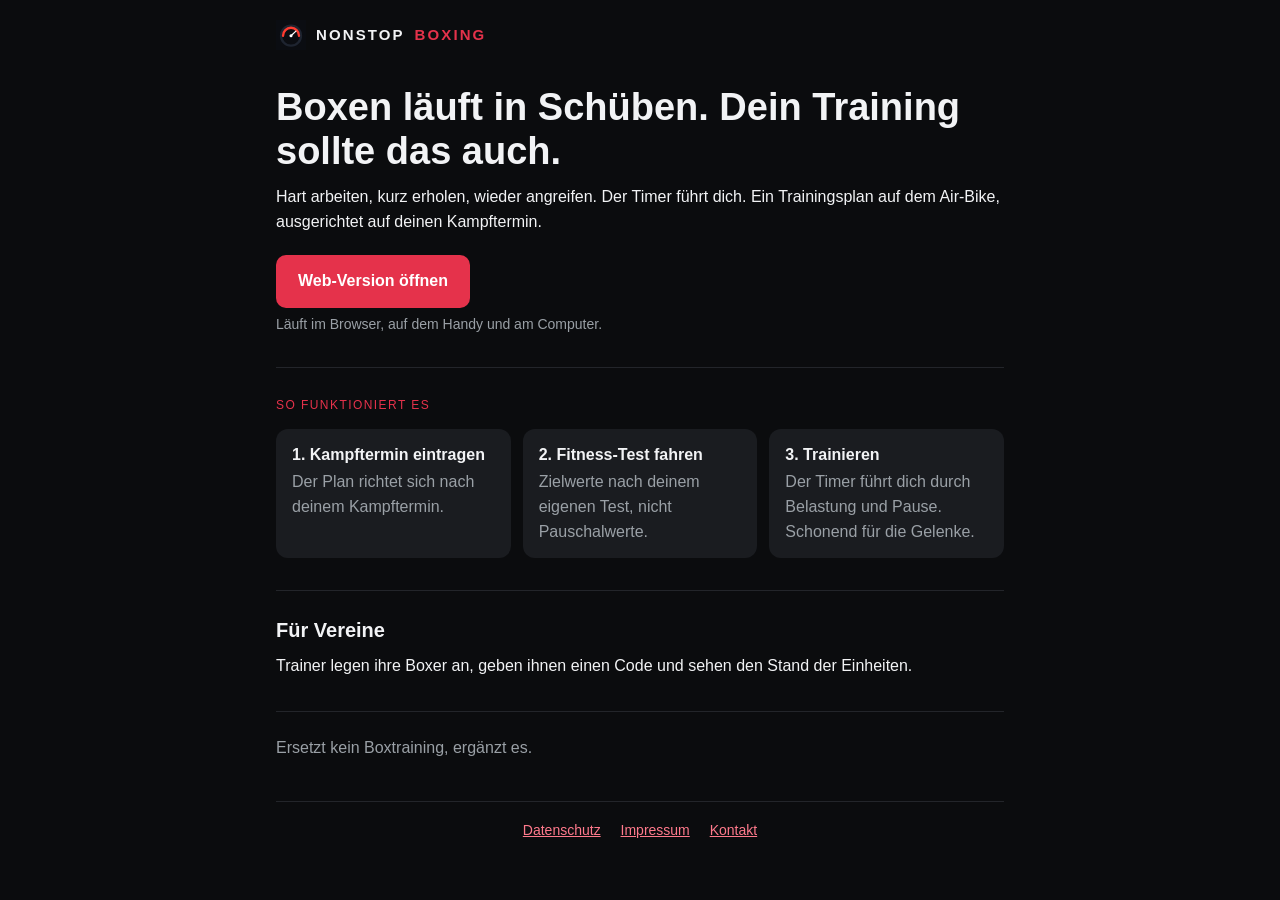
==== index.html @ deb0a8b1 "Info-Seite: Start, Impressum, Datenschutz Co-Authored-By: Claude Sonnet 5.5 <noreply@anthropic.com>" ====
<!doctype html>
<html lang="de">
<head>
  <meta charset="utf-8">
  <meta name="viewport" content="width=device-width, initial-scale=1">
  <title>Nonstop Boxing – Trainingsplan für das Air-Bike</title>
  <meta name="description" content="Trainingsplan auf dem Air-Bike, ausgerichtet auf deinen Kampftermin. Mit Fitness-Test und Timer.">
  <link rel="icon" href="icon.svg" type="image/svg+xml">
  <link rel="stylesheet" href="stil.css">
</head>
<body>
  <div class="wrap">
    <div class="brand"><img src="icon.svg" alt="" width="30" height="30"> Nonstop <b>Boxing</b></div>

    <h1>Boxen läuft in Schüben. Dein Training sollte das auch.</h1>
    <p>Hart arbeiten, kurz erholen, wieder angreifen. Der Timer führt dich. Ein Trainingsplan auf dem Air-Bike, ausgerichtet auf deinen Kampftermin.</p>
    <a class="btn" href="https://aozcorap.github.io/airbike/">Web-Version öffnen</a>
    <p class="muted small">Läuft im Browser, auf dem Handy und am Computer.</p>

    <section>
      <span class="kicker">So funktioniert es</span>
      <ol class="steps">
        <li><b>1. Kampftermin eintragen</b><span class="muted">Der Plan richtet sich nach deinem Kampftermin.</span></li>
        <li><b>2. Fitness-Test fahren</b><span class="muted">Zielwerte nach deinem eigenen Test, nicht Pauschalwerte.</span></li>
        <li><b>3. Trainieren</b><span class="muted">Der Timer führt dich durch Belastung und Pause. Schonend für die Gelenke.</span></li>
      </ol>
    </section>

    <section>
      <h2>Für Vereine</h2>
      <p>Trainer legen ihre Boxer an, geben ihnen einen Code und sehen den Stand der Einheiten.</p>
    </section>

    <section>
      <p class="muted">Ersetzt kein Boxtraining, ergänzt es.</p>
    </section>

    <footer>
      <a href="datenschutz.html">Datenschutz</a>
      <a href="impressum.html">Impressum</a>
      <a href="mailto:support@nonstop-boxing.de">Kontakt</a>
    </footer>
  </div>
</body>
</html>
---- stil.css ----
:root { --bg: #0b0c0e; --card: #1a1c20; --line: #23252a; --text: #f2f3f5; --muted: #9aa0a6; --accent: #e5324b; }
* { box-sizing: border-box; }
html { -webkit-text-size-adjust: 100%; }
body { margin: 0; background: var(--bg); color: var(--text); font: 16px/1.55 -apple-system, BlinkMacSystemFont, "Segoe UI", Roboto, Helvetica, Arial, sans-serif; }
.wrap { max-width: 760px; margin: 0 auto; padding: 20px 16px 40px; }
.brand { display: flex; align-items: center; gap: 10px; font-weight: 700; letter-spacing: .14em; text-transform: uppercase; font-size: 15px; }
.brand img { width: 30px; height: 30px; }
.brand b { color: var(--accent); font-weight: 700; }
h1 { font-size: 30px; line-height: 1.15; margin: 36px 0 12px; }
h2 { font-size: 20px; margin: 0 0 8px; }
p { margin: 0 0 12px; }
.muted { color: var(--muted); }
.btn { display: inline-block; background: var(--accent); color: #fff; text-decoration: none; font-weight: 600; padding: 14px 22px; border-radius: 10px; margin: 8px 0 6px; }
.small { font-size: 14px; }
.kicker { font-size: 12px; letter-spacing: .12em; text-transform: uppercase; color: var(--accent); }
section { border-top: 1px solid var(--line); margin-top: 32px; padding-top: 24px; }
.steps { display: grid; gap: 12px; list-style: none; padding: 0; margin: 12px 0 0; }
.steps li { background: var(--card); border-radius: 12px; padding: 14px 16px; }
.steps b { display: block; margin-bottom: 2px; }
@media (min-width: 640px) { .steps { grid-template-columns: repeat(3, 1fr); } h1 { font-size: 38px; } }
footer { border-top: 1px solid var(--line); margin-top: 40px; padding-top: 18px; text-align: center; font-size: 14px; color: var(--muted); }
footer a, a { color: #ff7a8c; }
footer a { margin: 0 8px; }
.back { display: inline-block; margin-top: 24px; }
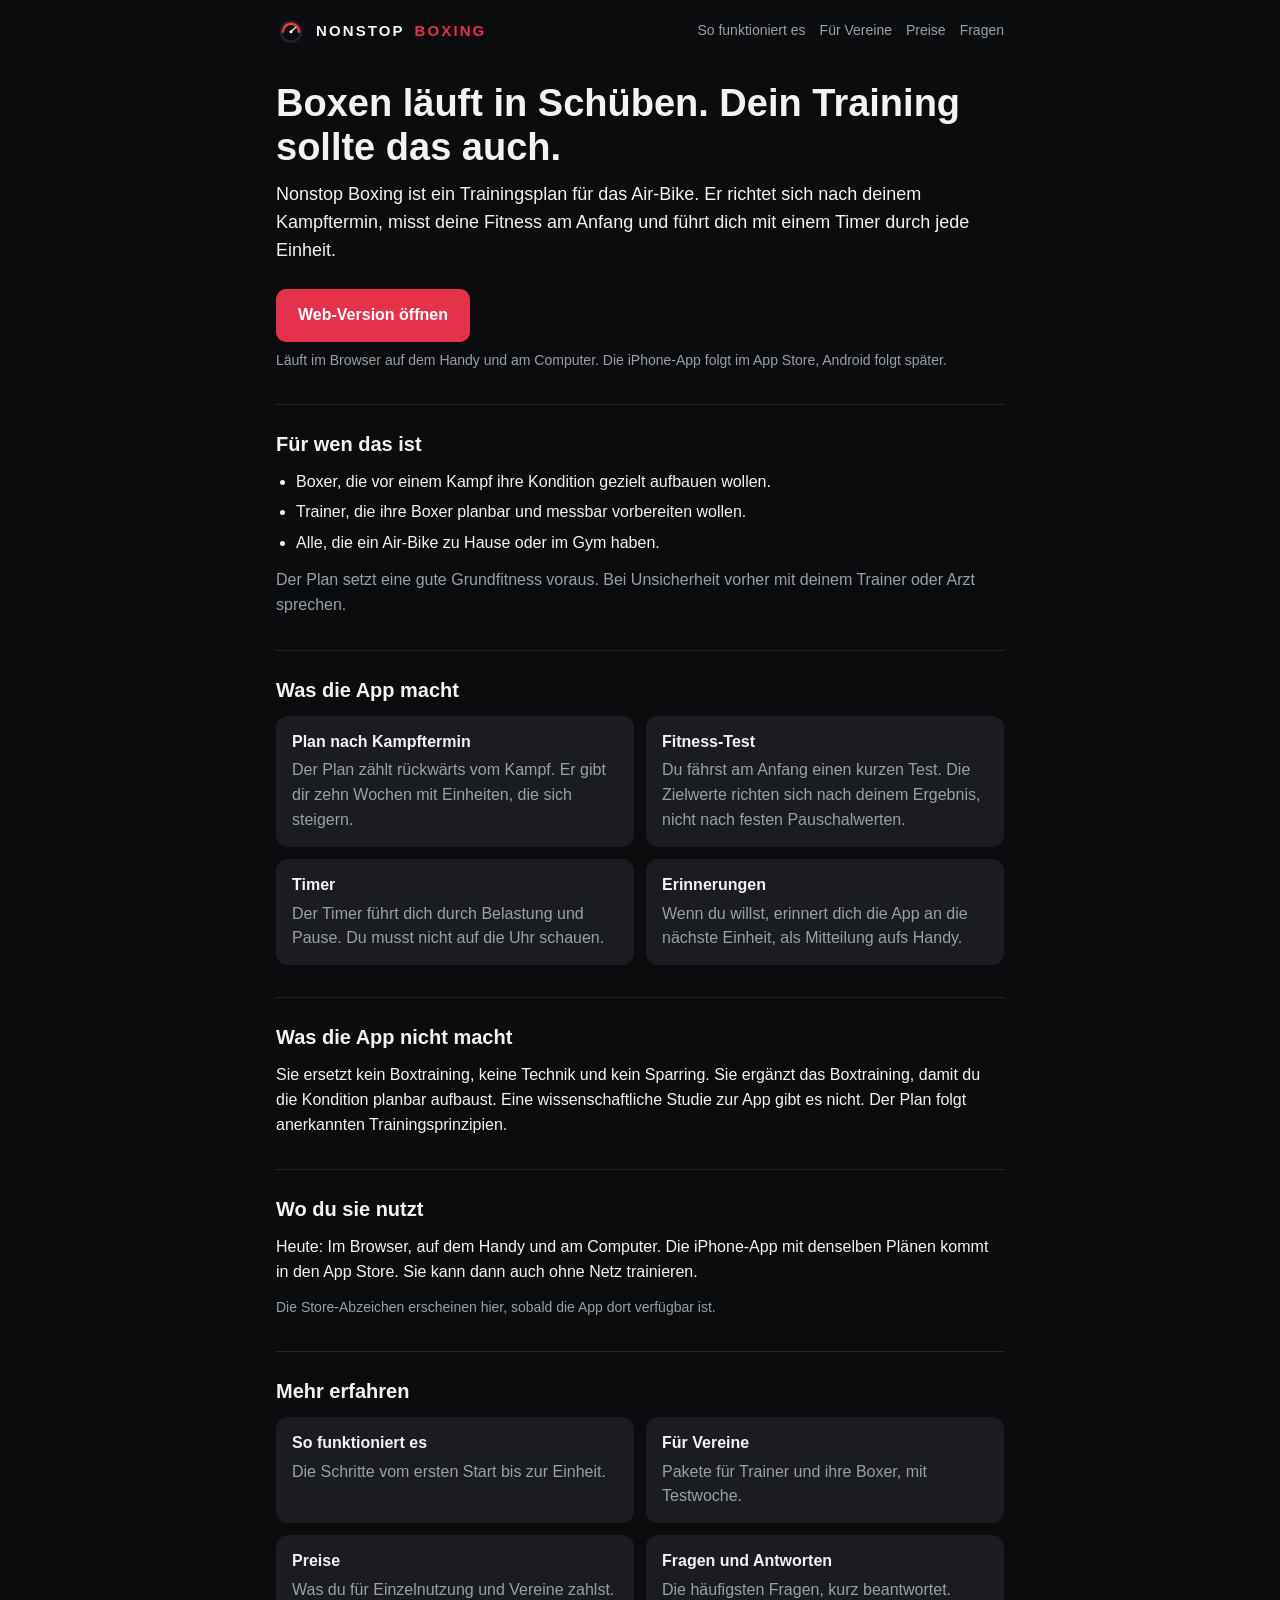
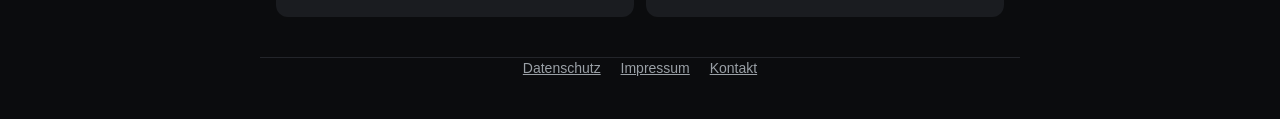
==== commit 0c4f0382: "Info-Seite mit Inhalten: So funktioniert es, Für Vereine, Preise, Fragen Co-Authored-By: Claude Haik" ====
--- a/index.html
+++ b/index.html
@@ -4,42 +4,73 @@
   <meta charset="utf-8">
   <meta name="viewport" content="width=device-width, initial-scale=1">
   <title>Nonstop Boxing – Trainingsplan für das Air-Bike</title>
-  <meta name="description" content="Trainingsplan auf dem Air-Bike, ausgerichtet auf deinen Kampftermin. Mit Fitness-Test und Timer.">
+  <meta name="description" content="Nonstop Boxing: Ein Trainingsplan auf dem Air-Bike, der sich nach deinem Kampftermin richtet. Mit Fitness-Test, Timer und Erinnerungen.">
   <link rel="icon" href="icon.svg" type="image/svg+xml">
   <link rel="stylesheet" href="stil.css">
 </head>
 <body>
-  <div class="wrap">
-    <div class="brand"><img src="icon.svg" alt="" width="30" height="30"> Nonstop <b>Boxing</b></div>
+  <header class="top">
+    <a class="brand" href="index.html"><img src="icon.svg" alt="" width="30" height="30"> Nonstop <b>Boxing</b></a>
+    <nav>
+      <a href="so-funktioniert-es.html">So funktioniert es</a>
+      <a href="fuer-vereine.html">Für Vereine</a>
+      <a href="preise.html">Preise</a>
+      <a href="fragen.html">Fragen</a>
+    </nav>
+  </header>
 
+  <main class="wrap">
     <h1>Boxen läuft in Schüben. Dein Training sollte das auch.</h1>
-    <p>Hart arbeiten, kurz erholen, wieder angreifen. Der Timer führt dich. Ein Trainingsplan auf dem Air-Bike, ausgerichtet auf deinen Kampftermin.</p>
+    <p class="lead">Nonstop Boxing ist ein Trainingsplan für das Air-Bike. Er richtet sich nach deinem Kampftermin, misst deine Fitness am Anfang und führt dich mit einem Timer durch jede Einheit.</p>
     <a class="btn" href="https://aozcorap.github.io/airbike/">Web-Version öffnen</a>
-    <p class="muted small">Läuft im Browser, auf dem Handy und am Computer.</p>
+    <p class="muted small">Läuft im Browser auf dem Handy und am Computer. Die iPhone-App folgt im App Store, Android folgt später.</p>
 
     <section>
-      <span class="kicker">So funktioniert es</span>
-      <ol class="steps">
-        <li><b>1. Kampftermin eintragen</b><span class="muted">Der Plan richtet sich nach deinem Kampftermin.</span></li>
-        <li><b>2. Fitness-Test fahren</b><span class="muted">Zielwerte nach deinem eigenen Test, nicht Pauschalwerte.</span></li>
-        <li><b>3. Trainieren</b><span class="muted">Der Timer führt dich durch Belastung und Pause. Schonend für die Gelenke.</span></li>
-      </ol>
+      <h2>Für wen das ist</h2>
+      <ul class="plain">
+        <li>Boxer, die vor einem Kampf ihre Kondition gezielt aufbauen wollen.</li>
+        <li>Trainer, die ihre Boxer planbar und messbar vorbereiten wollen.</li>
+        <li>Alle, die ein Air-Bike zu Hause oder im Gym haben.</li>
+      </ul>
+      <p class="muted">Der Plan setzt eine gute Grundfitness voraus. Bei Unsicherheit vorher mit deinem Trainer oder Arzt sprechen.</p>
     </section>
 
     <section>
-      <h2>Für Vereine</h2>
-      <p>Trainer legen ihre Boxer an, geben ihnen einen Code und sehen den Stand der Einheiten.</p>
+      <h2>Was die App macht</h2>
+      <div class="cards">
+        <div class="card"><b>Plan nach Kampftermin</b><span class="muted">Der Plan zählt rückwärts vom Kampf. Er gibt dir zehn Wochen mit Einheiten, die sich steigern.</span></div>
+        <div class="card"><b>Fitness-Test</b><span class="muted">Du fährst am Anfang einen kurzen Test. Die Zielwerte richten sich nach deinem Ergebnis, nicht nach festen Pauschalwerten.</span></div>
+        <div class="card"><b>Timer</b><span class="muted">Der Timer führt dich durch Belastung und Pause. Du musst nicht auf die Uhr schauen.</span></div>
+        <div class="card"><b>Erinnerungen</b><span class="muted">Wenn du willst, erinnert dich die App an die nächste Einheit, als Mitteilung aufs Handy.</span></div>
+      </div>
     </section>
 
     <section>
-      <p class="muted">Ersetzt kein Boxtraining, ergänzt es.</p>
+      <h2>Was die App nicht macht</h2>
+      <p>Sie ersetzt kein Boxtraining, keine Technik und kein Sparring. Sie ergänzt das Boxtraining, damit du die Kondition planbar aufbaust. Eine wissenschaftliche Studie zur App gibt es nicht. Der Plan folgt anerkannten Trainingsprinzipien.</p>
     </section>
 
-    <footer>
-      <a href="datenschutz.html">Datenschutz</a>
-      <a href="impressum.html">Impressum</a>
-      <a href="mailto:support@nonstop-boxing.de">Kontakt</a>
-    </footer>
-  </div>
+    <section>
+      <h2>Wo du sie nutzt</h2>
+      <p>Heute: Im Browser, auf dem Handy und am Computer. Die iPhone-App mit denselben Plänen kommt in den App Store. Sie kann dann auch ohne Netz trainieren.</p>
+      <p class="muted small">Die Store-Abzeichen erscheinen hier, sobald die App dort verfügbar ist.</p>
+    </section>
+
+    <section>
+      <h2>Mehr erfahren</h2>
+      <div class="cards">
+        <a class="card link" href="so-funktioniert-es.html"><b>So funktioniert es</b><span class="muted">Die Schritte vom ersten Start bis zur Einheit.</span></a>
+        <a class="card link" href="fuer-vereine.html"><b>Für Vereine</b><span class="muted">Pakete für Trainer und ihre Boxer, mit Testwoche.</span></a>
+        <a class="card link" href="preise.html"><b>Preise</b><span class="muted">Was du für Einzelnutzung und Vereine zahlst.</span></a>
+        <a class="card link" href="fragen.html"><b>Fragen und Antworten</b><span class="muted">Die häufigsten Fragen, kurz beantwortet.</span></a>
+      </div>
+    </section>
+  </main>
+
+  <footer class="wrap">
+    <a href="datenschutz.html">Datenschutz</a>
+    <a href="impressum.html">Impressum</a>
+    <a href="mailto:support@nonstop-boxing.de">Kontakt</a>
+  </footer>
 </body>
 </html>
--- a/stil.css
+++ b/stil.css
@@ -1,24 +1,54 @@
-:root { --bg: #0b0c0e; --card: #1a1c20; --line: #23252a; --text: #f2f3f5; --muted: #9aa0a6; --accent: #e5324b; }
+:root { --bg: #0b0c0e; --card: #1a1c20; --line: #23252a; --text: #f2f3f5; --muted: #9aa0a6; --accent: #e5324b; --link: #ff7a8c; }
 * { box-sizing: border-box; }
 html { -webkit-text-size-adjust: 100%; }
 body { margin: 0; background: var(--bg); color: var(--text); font: 16px/1.55 -apple-system, BlinkMacSystemFont, "Segoe UI", Roboto, Helvetica, Arial, sans-serif; }
-.wrap { max-width: 760px; margin: 0 auto; padding: 20px 16px 40px; }
-.brand { display: flex; align-items: center; gap: 10px; font-weight: 700; letter-spacing: .14em; text-transform: uppercase; font-size: 15px; }
+.wrap { max-width: 760px; margin: 0 auto; padding: 0 16px 40px; }
+main.wrap { padding-top: 8px; }
+a { color: var(--link); }
+p { margin: 0 0 12px; }
+h1 { font-size: 30px; line-height: 1.15; margin: 28px 0 12px; }
+h2 { font-size: 20px; margin: 0 0 10px; }
+.lead { font-size: 18px; }
+.muted { color: var(--muted); }
+.small { font-size: 14px; }
+.btn { display: inline-block; background: var(--accent); color: #fff; text-decoration: none; font-weight: 600; padding: 14px 22px; border-radius: 10px; margin: 12px 0 8px; }
+section { border-top: 1px solid var(--line); margin-top: 32px; padding-top: 24px; }
+
+/* Kopfzeile */
+.top { max-width: 760px; margin: 0 auto; padding: 16px 16px 0; display: flex; flex-wrap: wrap; align-items: center; justify-content: space-between; gap: 8px 16px; }
+.brand { display: flex; align-items: center; gap: 10px; font-weight: 700; letter-spacing: .14em; text-transform: uppercase; font-size: 15px; color: var(--text); text-decoration: none; }
 .brand img { width: 30px; height: 30px; }
 .brand b { color: var(--accent); font-weight: 700; }
-h1 { font-size: 30px; line-height: 1.15; margin: 36px 0 12px; }
-h2 { font-size: 20px; margin: 0 0 8px; }
-p { margin: 0 0 12px; }
-.muted { color: var(--muted); }
-.btn { display: inline-block; background: var(--accent); color: #fff; text-decoration: none; font-weight: 600; padding: 14px 22px; border-radius: 10px; margin: 8px 0 6px; }
-.small { font-size: 14px; }
-.kicker { font-size: 12px; letter-spacing: .12em; text-transform: uppercase; color: var(--accent); }
-section { border-top: 1px solid var(--line); margin-top: 32px; padding-top: 24px; }
+.top nav { display: flex; flex-wrap: wrap; gap: 4px 14px; font-size: 14px; }
+.top nav a { color: var(--muted); text-decoration: none; }
+.top nav a[aria-current="page"] { color: var(--text); border-bottom: 2px solid var(--accent); }
+
+/* Listen und Karten */
+ul.plain { padding-left: 20px; margin: 0 0 12px; }
+ul.plain li { margin-bottom: 6px; }
+.cards { display: grid; gap: 12px; }
+.card { display: block; background: var(--card); border-radius: 12px; padding: 14px 16px; color: var(--text); text-decoration: none; }
+.card b { display: block; margin-bottom: 4px; }
+a.card.link:hover { outline: 1px solid var(--accent); }
 .steps { display: grid; gap: 12px; list-style: none; padding: 0; margin: 12px 0 0; }
 .steps li { background: var(--card); border-radius: 12px; padding: 14px 16px; }
 .steps b { display: block; margin-bottom: 2px; }
-@media (min-width: 640px) { .steps { grid-template-columns: repeat(3, 1fr); } h1 { font-size: 38px; } }
+
+/* Tabelle */
+table { width: 100%; border-collapse: collapse; margin: 8px 0 16px; }
+th, td { text-align: left; padding: 10px 8px; border-bottom: 1px solid var(--line); }
+th { color: var(--muted); font-weight: 600; font-size: 14px; }
+
+/* Fragen */
+details { background: var(--card); border-radius: 12px; padding: 12px 16px; margin-bottom: 10px; }
+summary { font-weight: 600; cursor: pointer; }
+details p { margin: 10px 0 2px; }
+
 footer { border-top: 1px solid var(--line); margin-top: 40px; padding-top: 18px; text-align: center; font-size: 14px; color: var(--muted); }
-footer a, a { color: #ff7a8c; }
-footer a { margin: 0 8px; }
-.back { display: inline-block; margin-top: 24px; }
+footer a { margin: 0 8px; color: var(--muted); }
+
+@media (min-width: 640px) {
+  h1 { font-size: 38px; }
+  .cards { grid-template-columns: repeat(2, 1fr); }
+  .steps { grid-template-columns: repeat(2, 1fr); }
+}
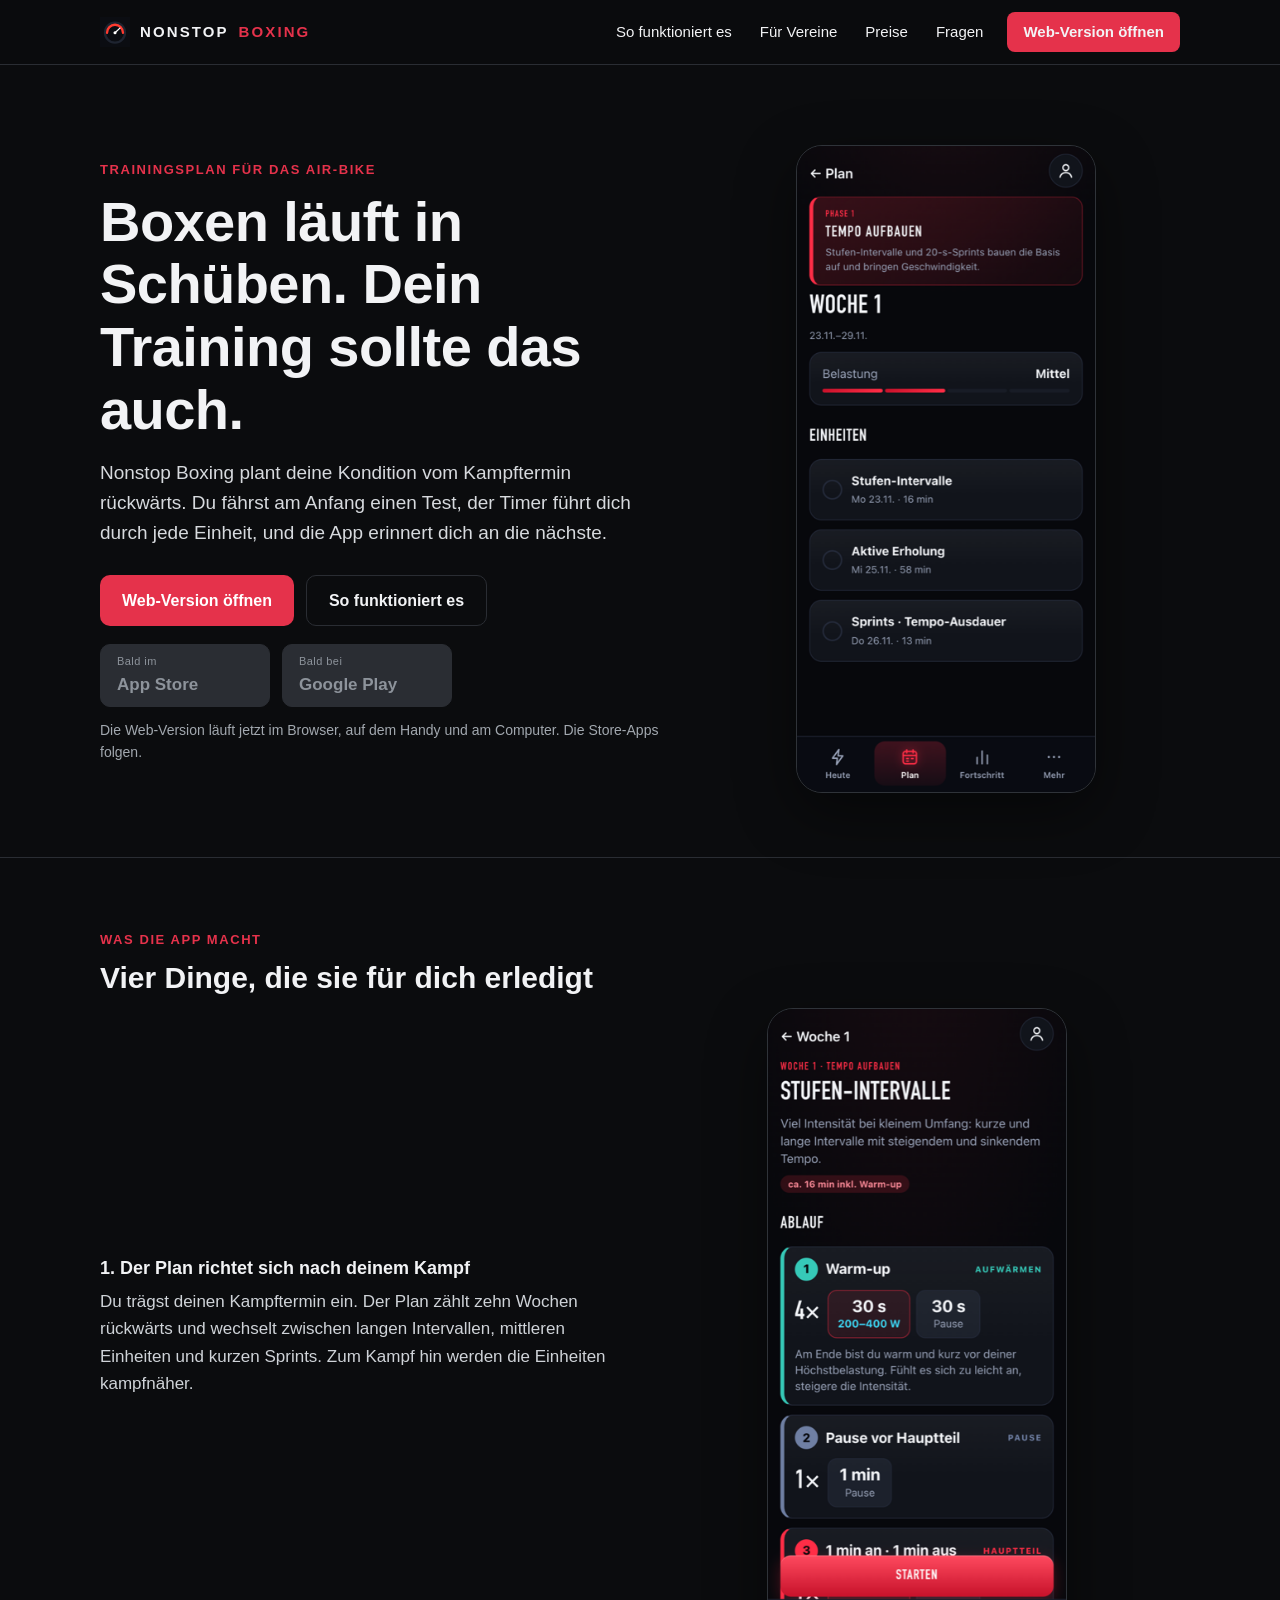
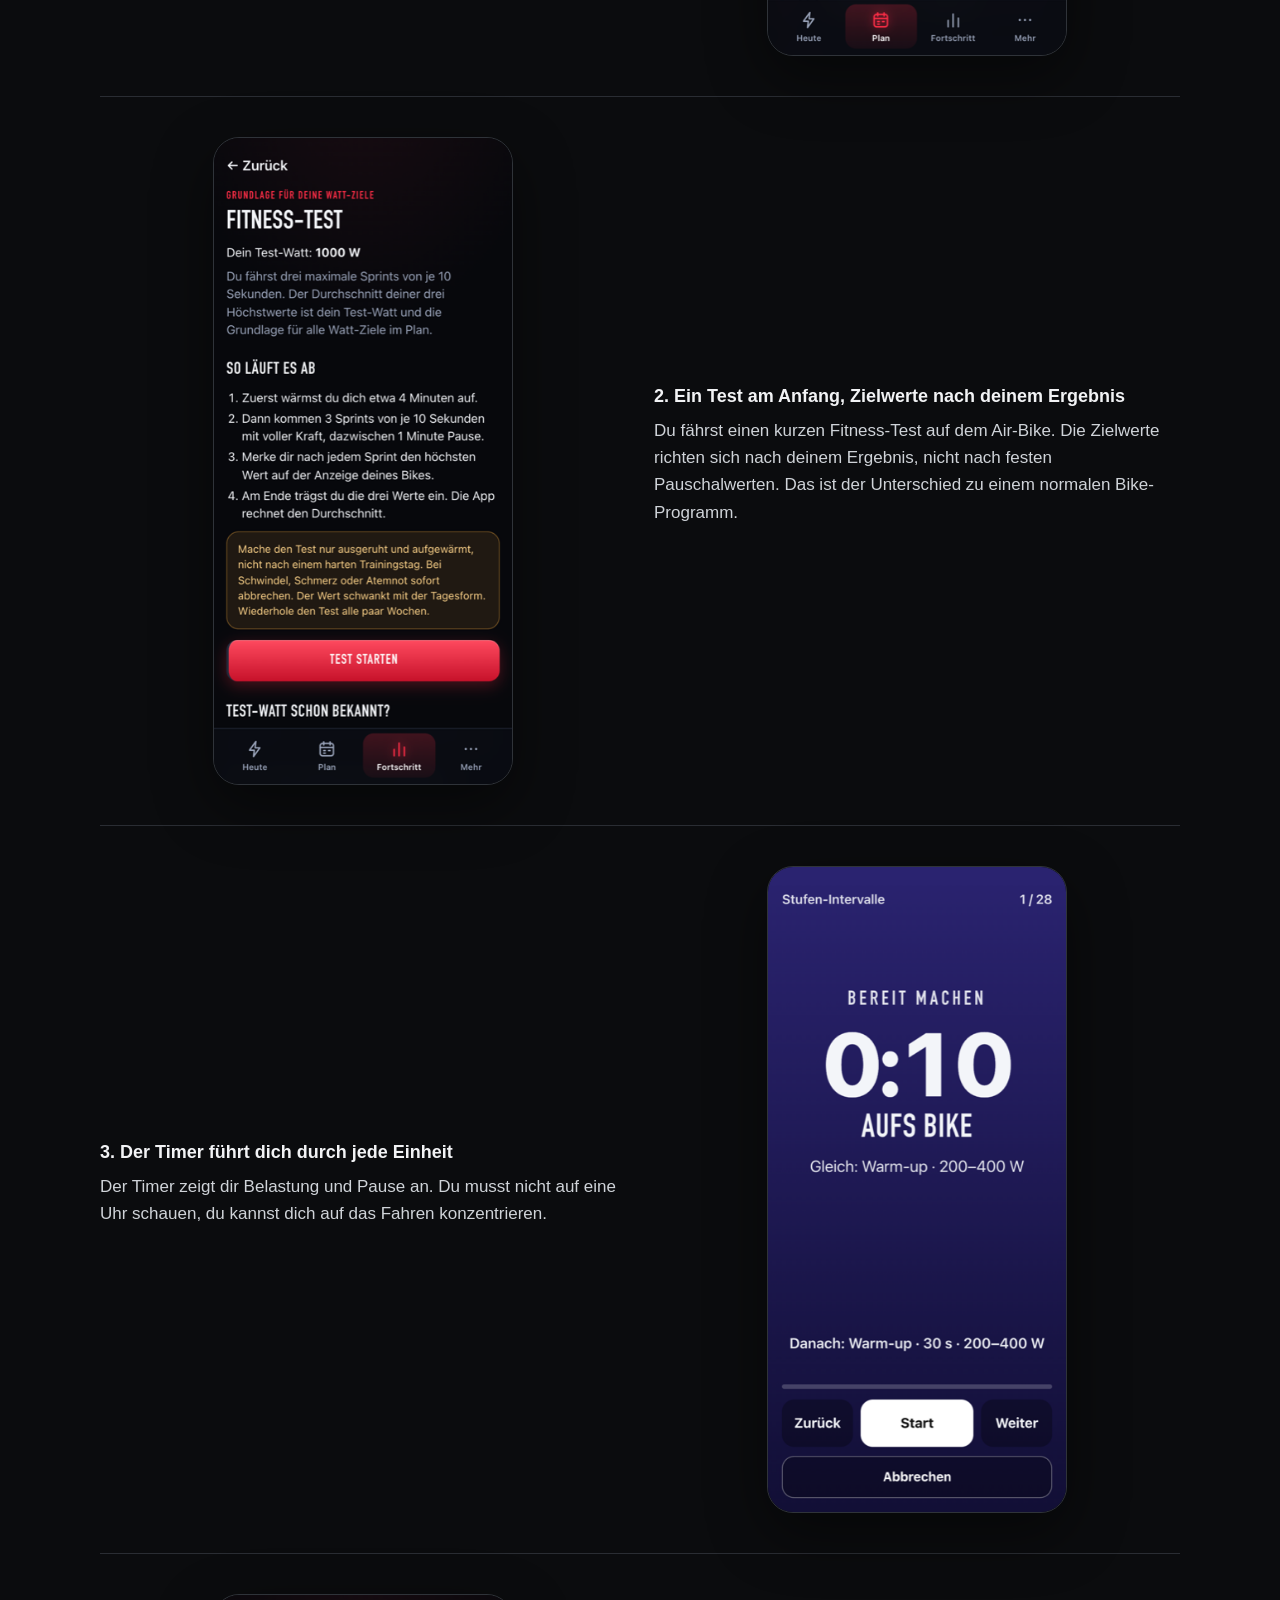
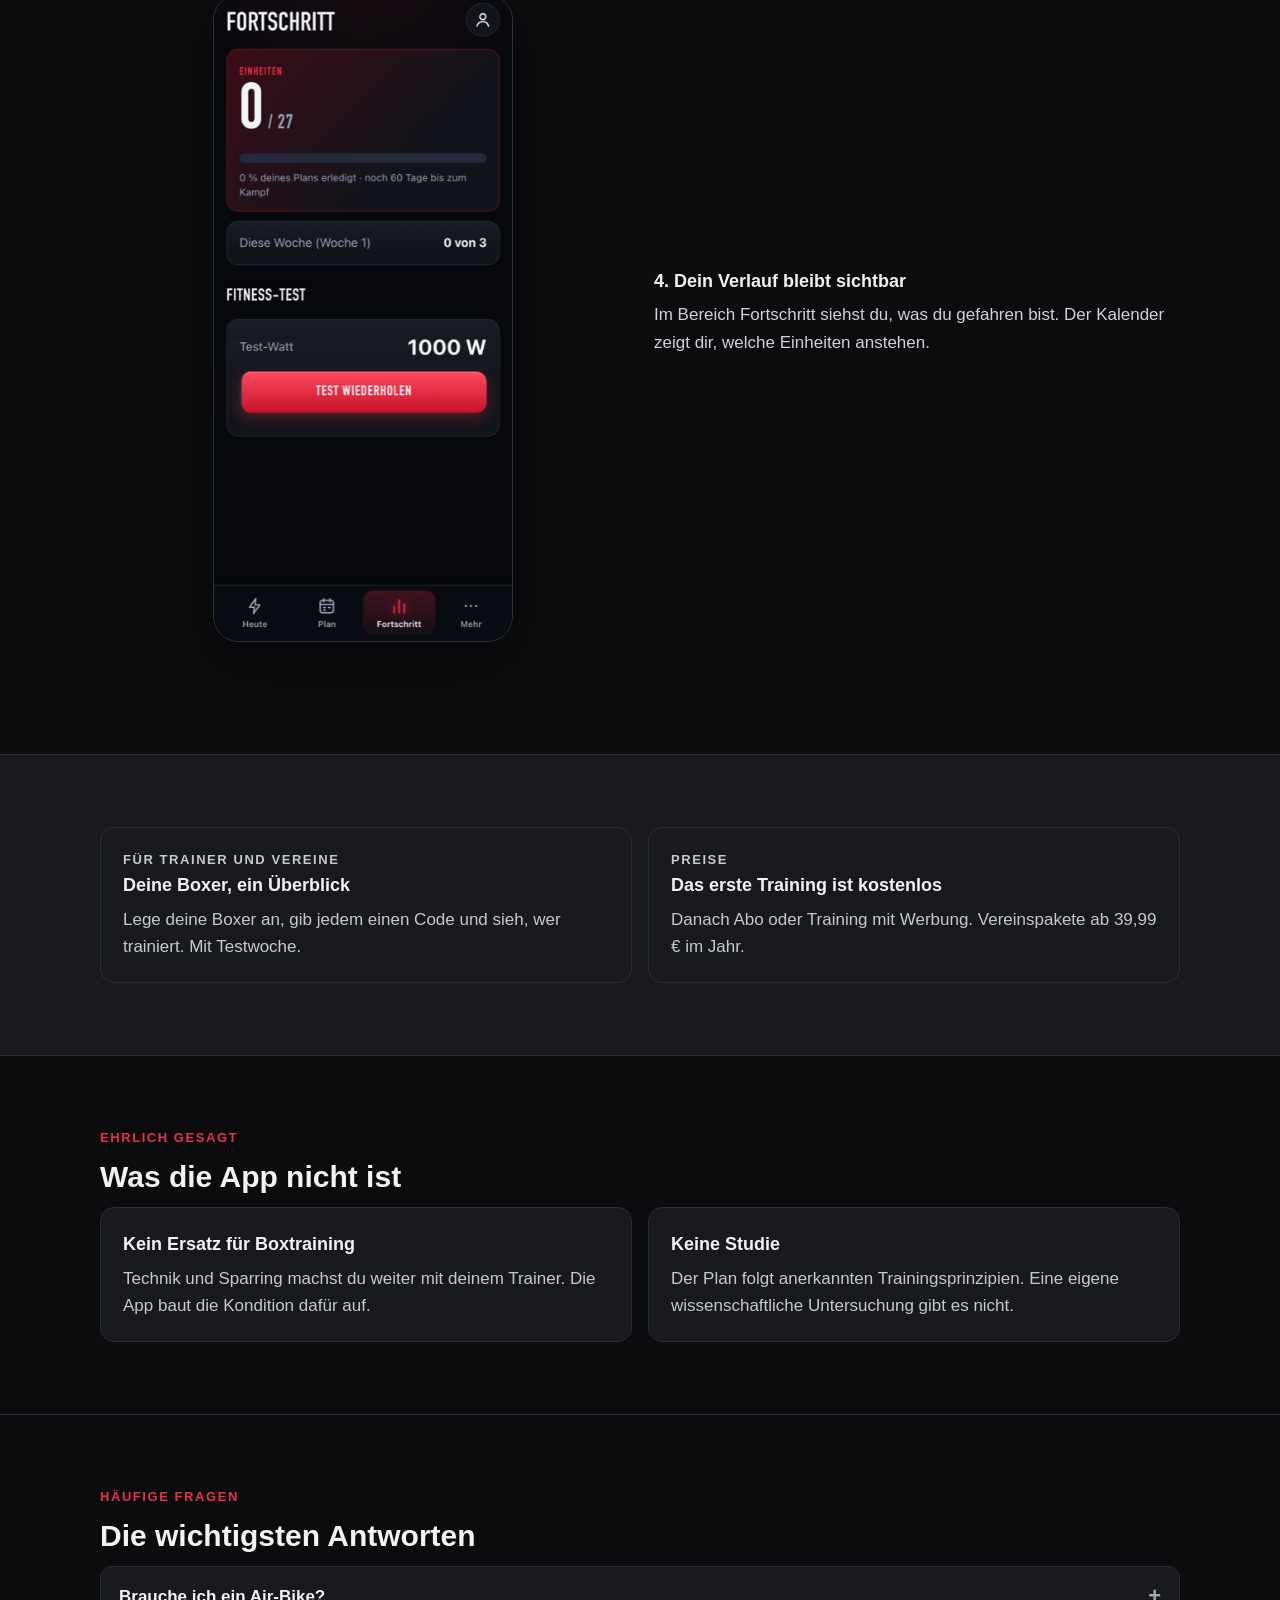
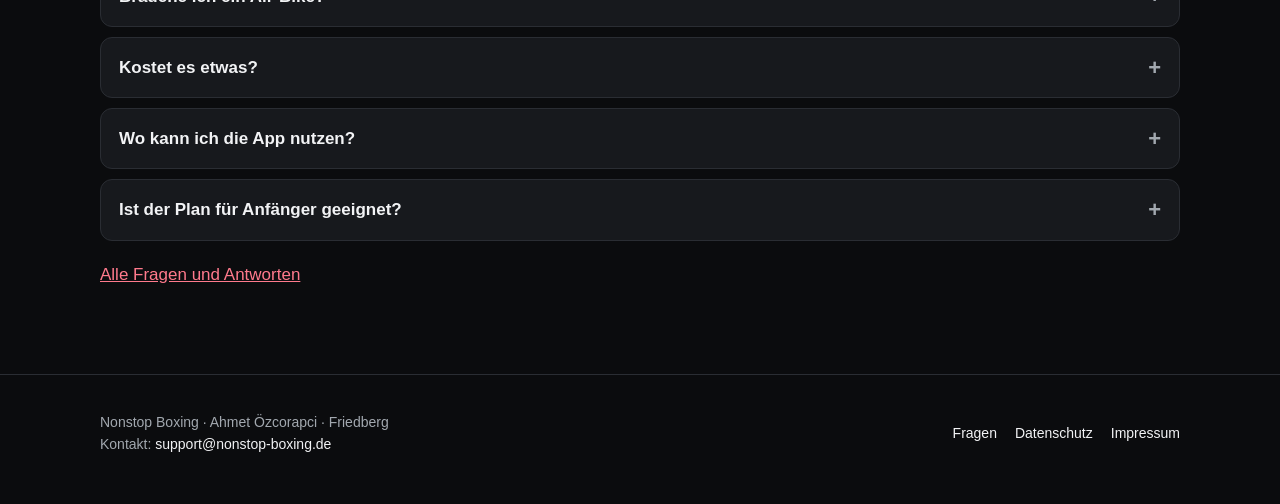
==== commit 215da0f9: "Info-Seite: Screenshots aus der Testumgebung, Startseite und Unterseiten neu Co-Authored-By: Claude " ====
--- a/index.html
+++ b/index.html
@@ -10,67 +10,140 @@
 </head>
 <body>
   <header class="top">
-    <a class="brand" href="index.html"><img src="icon.svg" alt="" width="30" height="30"> Nonstop <b>Boxing</b></a>
-    <nav>
-      <a href="so-funktioniert-es.html">So funktioniert es</a>
-      <a href="fuer-vereine.html">Für Vereine</a>
-      <a href="preise.html">Preise</a>
-      <a href="fragen.html">Fragen</a>
-    </nav>
+    <div class="wrap">
+      <a class="brand" href="index.html"><img src="icon.svg" alt="" width="30" height="30"> Nonstop <b>Boxing</b></a>
+      <nav aria-label="Hauptmenü">
+        <a href="so-funktioniert-es.html">So funktioniert es</a>
+        <a href="fuer-vereine.html">Für Vereine</a>
+        <a href="preise.html">Preise</a>
+        <a href="fragen.html">Fragen</a>
+        <a class="btn" href="https://aozcorap.github.io/airbike/">Web-Version öffnen</a>
+      </nav>
+    </div>
   </header>
 
-  <main class="wrap">
-    <h1>Boxen läuft in Schüben. Dein Training sollte das auch.</h1>
-    <p class="lead">Nonstop Boxing ist ein Trainingsplan für das Air-Bike. Er richtet sich nach deinem Kampftermin, misst deine Fitness am Anfang und führt dich mit einem Timer durch jede Einheit.</p>
-    <a class="btn" href="https://aozcorap.github.io/airbike/">Web-Version öffnen</a>
-    <p class="muted small">Läuft im Browser auf dem Handy und am Computer. Die iPhone-App folgt im App Store, Android folgt später.</p>
+  <main>
+    <div class="hero">
+      <div class="wrap hero-grid">
+        <div>
+          <p class="eyebrow">Trainingsplan für das Air-Bike</p>
+          <h1>Boxen läuft in Schüben. Dein Training sollte das auch.</h1>
+          <p class="lead">Nonstop Boxing plant deine Kondition vom Kampftermin rückwärts. Du fährst am Anfang einen Test, der Timer führt dich durch jede Einheit, und die App erinnert dich an die nächste.</p>
+          <div class="row-btn">
+            <a class="btn" href="https://aozcorap.github.io/airbike/">Web-Version öffnen</a>
+            <a class="btn ghost" href="so-funktioniert-es.html">So funktioniert es</a>
+          </div>
+          <div class="stores" aria-label="Store-Downloads, noch nicht verfügbar">
+            <span class="store"><small>Bald im</small><strong>App Store</strong></span>
+            <span class="store"><small>Bald bei</small><strong>Google Play</strong></span>
+          </div>
+          <p class="muted small" style="margin-top:12px">Die Web-Version läuft jetzt im Browser, auf dem Handy und am Computer. Die Store-Apps folgen.</p>
+        </div>
+        <div class="hero-shot">
+          <img class="phone" src="img/b3_plan.png" alt="Trainingsplan in der App, mit den Einheiten bis zum Kampftermin" width="390" height="844">
+        </div>
+      </div>
+    </div>
 
     <section>
-      <h2>Für wen das ist</h2>
-      <ul class="plain">
-        <li>Boxer, die vor einem Kampf ihre Kondition gezielt aufbauen wollen.</li>
-        <li>Trainer, die ihre Boxer planbar und messbar vorbereiten wollen.</li>
-        <li>Alle, die ein Air-Bike zu Hause oder im Gym haben.</li>
-      </ul>
-      <p class="muted">Der Plan setzt eine gute Grundfitness voraus. Bei Unsicherheit vorher mit deinem Trainer oder Arzt sprechen.</p>
+      <div class="wrap">
+        <p class="eyebrow">Was die App macht</p>
+        <h2>Vier Dinge, die sie für dich erledigt</h2>
+
+        <div class="feature">
+          <div class="fbody">
+            <h3>1. Der Plan richtet sich nach deinem Kampf</h3>
+            <p>Du trägst deinen Kampftermin ein. Der Plan zählt zehn Wochen rückwärts und wechselt zwischen langen Intervallen, mittleren Einheiten und kurzen Sprints. Zum Kampf hin werden die Einheiten kampfnäher.</p>
+          </div>
+          <img class="phone" src="img/b1_einheit.png" alt="Einheit mit Ablauf und Start" width="390" height="844" loading="lazy">
+        </div>
+
+        <div class="feature flip">
+          <div class="fbody">
+            <h3>2. Ein Test am Anfang, Zielwerte nach deinem Ergebnis</h3>
+            <p>Du fährst einen kurzen Fitness-Test auf dem Air-Bike. Die Zielwerte richten sich nach deinem Ergebnis, nicht nach festen Pauschalwerten. Das ist der Unterschied zu einem normalen Bike-Programm.</p>
+          </div>
+          <img class="phone" src="img/b2_fitnesstest.png" alt="Fitness-Test in der App" width="390" height="844" loading="lazy">
+        </div>
+
+        <div class="feature">
+          <div class="fbody">
+            <h3>3. Der Timer führt dich durch jede Einheit</h3>
+            <p>Der Timer zeigt dir Belastung und Pause an. Du musst nicht auf eine Uhr schauen, du kannst dich auf das Fahren konzentrieren.</p>
+          </div>
+          <img class="phone" src="img/b5_timer.png" alt="Timer während einer Einheit" width="390" height="844" loading="lazy">
+        </div>
+
+        <div class="feature flip">
+          <div class="fbody">
+            <h3>4. Dein Verlauf bleibt sichtbar</h3>
+            <p>Im Bereich Fortschritt siehst du, was du gefahren bist. Der Kalender zeigt dir, welche Einheiten anstehen.</p>
+          </div>
+          <img class="phone" src="img/b6a_fortschritt.png" alt="Fortschritt in der App" width="390" height="844" loading="lazy">
+        </div>
+      </div>
     </section>
 
-    <section>
-      <h2>Was die App macht</h2>
-      <div class="cards">
-        <div class="card"><b>Plan nach Kampftermin</b><span class="muted">Der Plan zählt rückwärts vom Kampf. Er gibt dir zehn Wochen mit Einheiten, die sich steigern.</span></div>
-        <div class="card"><b>Fitness-Test</b><span class="muted">Du fährst am Anfang einen kurzen Test. Die Zielwerte richten sich nach deinem Ergebnis, nicht nach festen Pauschalwerten.</span></div>
-        <div class="card"><b>Timer</b><span class="muted">Der Timer führt dich durch Belastung und Pause. Du musst nicht auf die Uhr schauen.</span></div>
-        <div class="card"><b>Erinnerungen</b><span class="muted">Wenn du willst, erinnert dich die App an die nächste Einheit, als Mitteilung aufs Handy.</span></div>
+    <section class="band">
+      <div class="wrap grid2">
+        <a class="card" href="fuer-vereine.html">
+          <p class="eyebrow">Für Trainer und Vereine</p>
+          <h3>Deine Boxer, ein Überblick</h3>
+          <p>Lege deine Boxer an, gib jedem einen Code und sieh, wer trainiert. Mit Testwoche.</p>
+        </a>
+        <a class="card" href="preise.html">
+          <p class="eyebrow">Preise</p>
+          <h3>Das erste Training ist kostenlos</h3>
+          <p>Danach Abo oder Training mit Werbung. Vereinspakete ab 39,99 € im Jahr.</p>
+        </a>
       </div>
     </section>
 
     <section>
-      <h2>Was die App nicht macht</h2>
-      <p>Sie ersetzt kein Boxtraining, keine Technik und kein Sparring. Sie ergänzt das Boxtraining, damit du die Kondition planbar aufbaust. Eine wissenschaftliche Studie zur App gibt es nicht. Der Plan folgt anerkannten Trainingsprinzipien.</p>
+      <div class="wrap">
+        <p class="eyebrow">Ehrlich gesagt</p>
+        <h2>Was die App nicht ist</h2>
+        <div class="grid2">
+          <div class="card"><h3>Kein Ersatz für Boxtraining</h3><p>Technik und Sparring machst du weiter mit deinem Trainer. Die App baut die Kondition dafür auf.</p></div>
+          <div class="card"><h3>Keine Studie</h3><p>Der Plan folgt anerkannten Trainingsprinzipien. Eine eigene wissenschaftliche Untersuchung gibt es nicht.</p></div>
+        </div>
+      </div>
     </section>
 
     <section>
-      <h2>Wo du sie nutzt</h2>
-      <p>Heute: Im Browser, auf dem Handy und am Computer. Die iPhone-App mit denselben Plänen kommt in den App Store. Sie kann dann auch ohne Netz trainieren.</p>
-      <p class="muted small">Die Store-Abzeichen erscheinen hier, sobald die App dort verfügbar ist.</p>
-    </section>
-
-    <section>
-      <h2>Mehr erfahren</h2>
-      <div class="cards">
-        <a class="card link" href="so-funktioniert-es.html"><b>So funktioniert es</b><span class="muted">Die Schritte vom ersten Start bis zur Einheit.</span></a>
-        <a class="card link" href="fuer-vereine.html"><b>Für Vereine</b><span class="muted">Pakete für Trainer und ihre Boxer, mit Testwoche.</span></a>
-        <a class="card link" href="preise.html"><b>Preise</b><span class="muted">Was du für Einzelnutzung und Vereine zahlst.</span></a>
-        <a class="card link" href="fragen.html"><b>Fragen und Antworten</b><span class="muted">Die häufigsten Fragen, kurz beantwortet.</span></a>
+      <div class="wrap">
+        <p class="eyebrow">Häufige Fragen</p>
+        <h2>Die wichtigsten Antworten</h2>
+        <details>
+          <summary>Brauche ich ein Air-Bike?</summary>
+          <p>Ja. Der Plan ist für das Air-Bike gemacht.</p>
+        </details>
+        <details>
+          <summary>Kostet es etwas?</summary>
+          <p>Das erste Training ist kostenlos. Danach gibt es ein Abo oder das Training mit Werbung. Die Preise stehen auf der Seite <a href="preise.html">Preise</a>.</p>
+        </details>
+        <details>
+          <summary>Wo kann ich die App nutzen?</summary>
+          <p>Heute im Browser, auf dem Handy und am Computer, über die Web-Version. Die iPhone-App folgt im App Store, Android später.</p>
+        </details>
+        <details>
+          <summary>Ist der Plan für Anfänger geeignet?</summary>
+          <p>Der Plan setzt eine gute Grundfitness voraus. Bei Unsicherheit sprich vorher mit deinem Trainer oder Arzt.</p>
+        </details>
+        <p style="margin-top:20px"><a href="fragen.html">Alle Fragen und Antworten</a></p>
       </div>
     </section>
   </main>
 
-  <footer class="wrap">
-    <a href="datenschutz.html">Datenschutz</a>
-    <a href="impressum.html">Impressum</a>
-    <a href="mailto:support@nonstop-boxing.de">Kontakt</a>
+  <footer>
+    <div class="wrap foot">
+      <div>Nonstop Boxing · Ahmet Özcorapci · Friedberg<br>Kontakt: <a href="mailto:support@nonstop-boxing.de">support@nonstop-boxing.de</a></div>
+      <nav aria-label="Rechtliches">
+        <a href="fragen.html">Fragen</a>
+        <a href="datenschutz.html">Datenschutz</a>
+        <a href="impressum.html">Impressum</a>
+      </nav>
+    </div>
   </footer>
 </body>
 </html>
--- a/stil.css
+++ b/stil.css
@@ -1,54 +1,129 @@
-:root { --bg: #0b0c0e; --card: #1a1c20; --line: #23252a; --text: #f2f3f5; --muted: #9aa0a6; --accent: #e5324b; --link: #ff7a8c; }
+:root {
+  --bg: #0b0c0e; --card: #17191d; --card2: #1f2226; --line: #2a2d33;
+  --text: #f2f3f5; --muted: #a2a8af; --accent: #e5324b; --accent-dark: #c4283f; --link: #ff7a8c;
+  --off: #2a2d33; --off-text: #8d939b;
+}
 * { box-sizing: border-box; }
-html { -webkit-text-size-adjust: 100%; }
-body { margin: 0; background: var(--bg); color: var(--text); font: 16px/1.55 -apple-system, BlinkMacSystemFont, "Segoe UI", Roboto, Helvetica, Arial, sans-serif; }
-.wrap { max-width: 760px; margin: 0 auto; padding: 0 16px 40px; }
-main.wrap { padding-top: 8px; }
+html { -webkit-text-size-adjust: 100%; scroll-behavior: smooth; }
+body { margin: 0; background: var(--bg); color: var(--text); font: 17px/1.6 -apple-system, BlinkMacSystemFont, "Segoe UI", Roboto, Helvetica, Arial, sans-serif; }
 a { color: var(--link); }
-p { margin: 0 0 12px; }
-h1 { font-size: 30px; line-height: 1.15; margin: 28px 0 12px; }
-h2 { font-size: 20px; margin: 0 0 10px; }
-.lead { font-size: 18px; }
+img { max-width: 100%; display: block; }
+p { margin: 0 0 14px; }
+h1 { font-size: 34px; line-height: 1.12; margin: 0 0 16px; letter-spacing: -.01em; }
+h2 { font-size: 26px; line-height: 1.2; margin: 0 0 12px; }
+h3 { font-size: 18px; margin: 0 0 6px; }
 .muted { color: var(--muted); }
 .small { font-size: 14px; }
-.btn { display: inline-block; background: var(--accent); color: #fff; text-decoration: none; font-weight: 600; padding: 14px 22px; border-radius: 10px; margin: 12px 0 8px; }
-section { border-top: 1px solid var(--line); margin-top: 32px; padding-top: 24px; }
+.eyebrow { font-size: 13px; letter-spacing: .12em; text-transform: uppercase; color: var(--accent); font-weight: 700; margin: 0 0 10px; }
+.wrap { max-width: 1120px; margin: 0 auto; padding: 0 20px; }
+section { padding: 56px 0; border-top: 1px solid var(--line); }
+section.tight { padding-top: 40px; }
+section.band { background: var(--card); }
+
+/* Knöpfe */
+.btn { display: inline-flex; align-items: center; justify-content: center; min-height: 48px; background: var(--accent); color: #fff; text-decoration: none; font-weight: 600; padding: 12px 22px; border-radius: 10px; border: 0; font-size: 16px; }
+.btn:hover { background: var(--accent-dark); }
+.btn.ghost { background: transparent; border: 1px solid var(--line); color: var(--text); }
+.btn.ghost:hover { border-color: var(--muted); }
+.row-btn { display: flex; flex-wrap: wrap; gap: 12px; margin: 26px 0 0; }
+
+/* Store-Knöpfe (grau, noch nicht verfügbar) */
+.stores { display: flex; flex-wrap: wrap; gap: 12px; margin-top: 18px; }
+.store { display: inline-flex; flex-direction: column; justify-content: center; min-width: 170px; min-height: 52px; padding: 8px 16px; border-radius: 10px; background: var(--off); color: var(--off-text); border: 1px solid var(--line); cursor: default; }
+.store small { font-size: 11px; letter-spacing: .04em; }
+.store strong { font-size: 17px; font-weight: 600; color: var(--off-text); }
 
 /* Kopfzeile */
-.top { max-width: 760px; margin: 0 auto; padding: 16px 16px 0; display: flex; flex-wrap: wrap; align-items: center; justify-content: space-between; gap: 8px 16px; }
+.top { position: sticky; top: 0; z-index: 10; background: rgba(11,12,14,.94); backdrop-filter: blur(8px); border-bottom: 1px solid var(--line); }
+.top .wrap { display: flex; align-items: center; justify-content: space-between; gap: 16px; min-height: 64px; flex-wrap: wrap; padding-top: 8px; padding-bottom: 8px; }
 .brand { display: flex; align-items: center; gap: 10px; font-weight: 700; letter-spacing: .14em; text-transform: uppercase; font-size: 15px; color: var(--text); text-decoration: none; }
 .brand img { width: 30px; height: 30px; }
-.brand b { color: var(--accent); font-weight: 700; }
-.top nav { display: flex; flex-wrap: wrap; gap: 4px 14px; font-size: 14px; }
-.top nav a { color: var(--muted); text-decoration: none; }
-.top nav a[aria-current="page"] { color: var(--text); border-bottom: 2px solid var(--accent); }
+.brand b { color: var(--accent); }
+.top nav { display: flex; flex-wrap: wrap; align-items: center; gap: 4px; }
+.top nav a { color: var(--text); text-decoration: none; font-size: 15px; padding: 10px 12px; border-radius: 8px; min-height: 44px; display: inline-flex; align-items: center; }
+.top nav a:hover { background: var(--card2); }
+.top nav a[aria-current="page"] { background: var(--card2); color: var(--accent); }
+.top nav .btn { margin-left: 8px; min-height: 40px; padding: 8px 16px; font-size: 15px; }
 
-/* Listen und Karten */
-ul.plain { padding-left: 20px; margin: 0 0 12px; }
-ul.plain li { margin-bottom: 6px; }
-.cards { display: grid; gap: 12px; }
-.card { display: block; background: var(--card); border-radius: 12px; padding: 14px 16px; color: var(--text); text-decoration: none; }
-.card b { display: block; margin-bottom: 4px; }
-a.card.link:hover { outline: 1px solid var(--accent); }
-.steps { display: grid; gap: 12px; list-style: none; padding: 0; margin: 12px 0 0; }
-.steps li { background: var(--card); border-radius: 12px; padding: 14px 16px; }
-.steps b { display: block; margin-bottom: 2px; }
+/* Start */
+.hero { padding: 56px 0 48px; }
+.hero-grid { display: grid; gap: 40px; align-items: center; }
+.hero .lead { font-size: 19px; color: #d7dade; max-width: 560px; }
+.hero-shot { justify-self: center; width: 240px; }
+.phone { border-radius: 26px; border: 1px solid #2f3339; box-shadow: 0 20px 60px rgba(0,0,0,.45); width: 100%; height: auto; }
 
-/* Tabelle */
-table { width: 100%; border-collapse: collapse; margin: 8px 0 16px; }
-th, td { text-align: left; padding: 10px 8px; border-bottom: 1px solid var(--line); }
+/* Funktionen als Zeilen mit Bild */
+.feature { display: grid; gap: 28px; align-items: center; padding: 40px 0; border-top: 1px solid var(--line); }
+.feature:first-of-type { border-top: 0; padding-top: 0; }
+.feature p { color: #cfd3d8; }
+.feature ul { padding-left: 20px; margin: 0; color: #cfd3d8; }
+.feature ul li { margin-bottom: 6px; }
+.feature .phone { max-width: 260px; justify-self: center; }
+
+/* Karten */
+.grid2, .grid3 { display: grid; gap: 16px; }
+.card { background: var(--card); border: 1px solid var(--line); border-radius: 14px; padding: 22px; }
+.card p { margin: 0; color: #c6cace; }
+a.card { color: var(--text); text-decoration: none; display: block; }
+a.card:hover { border-color: #3a3f47; }
+.steps { counter-reset: st; display: grid; gap: 16px; list-style: none; padding: 0; margin: 0; }
+.steps li { counter-increment: st; background: var(--card); border: 1px solid var(--line); border-radius: 14px; padding: 22px 22px 22px 70px; position: relative; }
+.steps li::before { content: counter(st); position: absolute; left: 22px; top: 20px; width: 34px; height: 34px; border-radius: 50%; background: var(--accent); color: #fff; font-weight: 700; display: grid; place-items: center; }
+.steps li b { display: block; font-size: 18px; margin-bottom: 4px; }
+.steps li span { color: #c6cace; }
+
+/* Pakete und Preise */
+.price { display: flex; flex-direction: column; gap: 6px; }
+.price .amount { font-size: 34px; font-weight: 700; letter-spacing: -.02em; }
+.price .per { color: var(--muted); font-size: 15px; }
+.price.hi { border-color: var(--accent); }
+.tag { display: inline-block; font-size: 12px; font-weight: 700; letter-spacing: .08em; text-transform: uppercase; color: #fff; background: var(--accent); padding: 4px 8px; border-radius: 6px; align-self: flex-start; }
+table { width: 100%; border-collapse: collapse; margin: 8px 0 0; font-size: 16px; }
+th, td { text-align: left; padding: 12px 10px; border-bottom: 1px solid var(--line); }
 th { color: var(--muted); font-weight: 600; font-size: 14px; }
 
 /* Fragen */
-details { background: var(--card); border-radius: 12px; padding: 12px 16px; margin-bottom: 10px; }
-summary { font-weight: 600; cursor: pointer; }
-details p { margin: 10px 0 2px; }
+.faq-group { margin-top: 36px; }
+.faq-group h2 { font-size: 22px; margin-bottom: 14px; }
+details { background: var(--card); border: 1px solid var(--line); border-radius: 12px; margin-bottom: 10px; }
+details[open] { border-color: #3a3f47; }
+summary { list-style: none; cursor: pointer; padding: 16px 52px 16px 18px; font-weight: 600; position: relative; min-height: 52px; display: flex; align-items: center; }
+summary::-webkit-details-marker { display: none; }
+summary::after { content: "+"; position: absolute; right: 18px; top: 50%; transform: translateY(-50%); font-size: 22px; color: var(--muted); }
+details[open] summary::after { content: "–"; }
+details > div, details > p { padding: 0 18px 18px; color: #c6cace; }
+details p { margin: 0 0 10px; }
+details p:last-child { margin-bottom: 0; }
 
-footer { border-top: 1px solid var(--line); margin-top: 40px; padding-top: 18px; text-align: center; font-size: 14px; color: var(--muted); }
-footer a { margin: 0 8px; color: var(--muted); }
+/* Bildstreifen mit Bildunterschrift */
+.shots { display: grid; grid-template-columns: repeat(2, 1fr); gap: 16px; }
+.shots figure { margin: 0; }
+.shots figcaption { color: var(--muted); font-size: 14px; margin-top: 8px; text-align: center; }
 
-@media (min-width: 640px) {
-  h1 { font-size: 38px; }
-  .cards { grid-template-columns: repeat(2, 1fr); }
+/* Fuß */
+footer { border-top: 1px solid var(--line); padding: 36px 0 48px; color: var(--muted); font-size: 14px; }
+.foot { display: grid; gap: 24px; }
+.foot nav { display: flex; flex-wrap: wrap; gap: 6px 18px; }
+.foot a { color: var(--text); text-decoration: none; }
+.foot a:hover { text-decoration: underline; }
+
+/* Tablet und Desktop */
+@media (min-width: 720px) {
+  h1 { font-size: 46px; }
+  h2 { font-size: 30px; }
+  .grid2 { grid-template-columns: repeat(2, 1fr); }
+  .grid3 { grid-template-columns: repeat(3, 1fr); }
   .steps { grid-template-columns: repeat(2, 1fr); }
+  .shots { grid-template-columns: repeat(4, 1fr); }
+  .hero-grid { grid-template-columns: 1.1fr .9fr; }
+  .hero-shot { width: 300px; }
+  .feature { grid-template-columns: 1fr 1fr; }
+  .feature.flip .fbody { order: 2; }
+  .feature .phone { max-width: 300px; }
+  .foot { grid-template-columns: 1fr auto; align-items: center; }
 }
+@media (min-width: 1024px) {
+  h1 { font-size: 56px; }
+  section { padding: 72px 0; }
+  .hero { padding: 80px 0 64px; }
+}
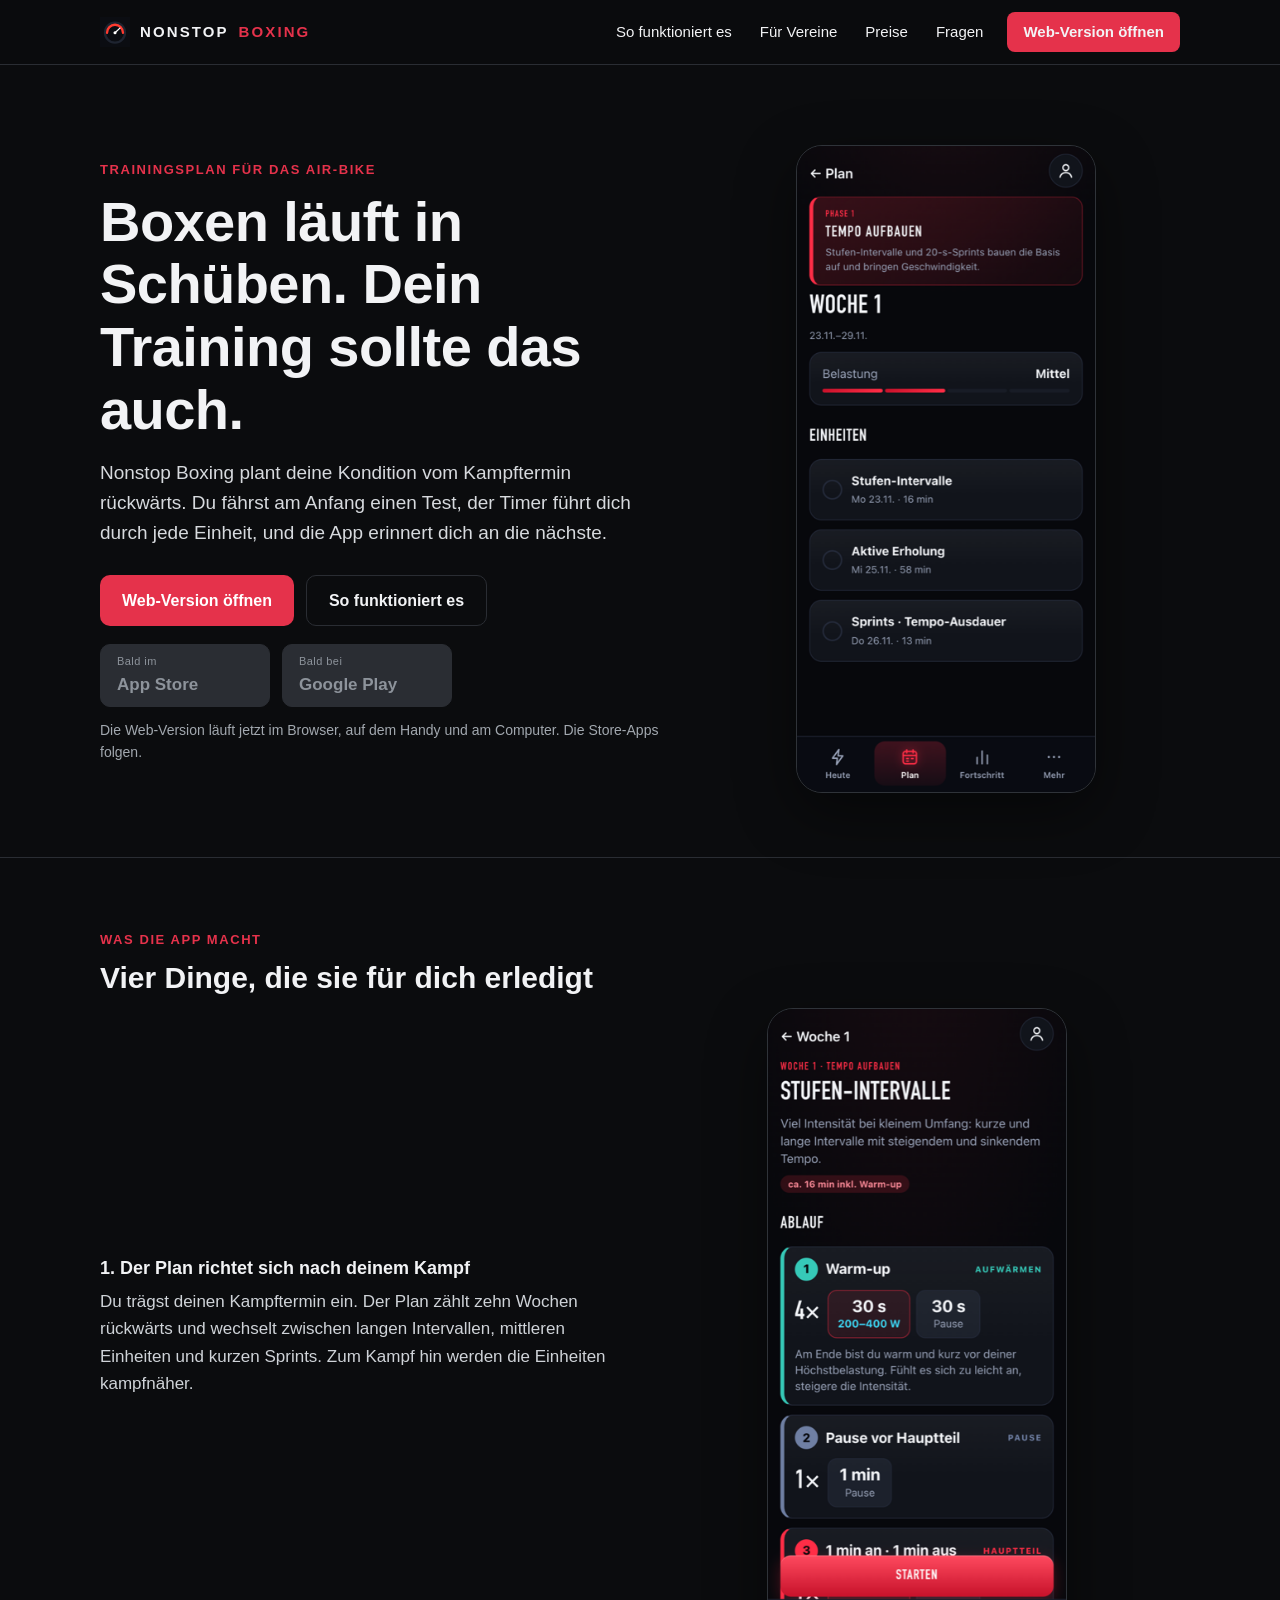
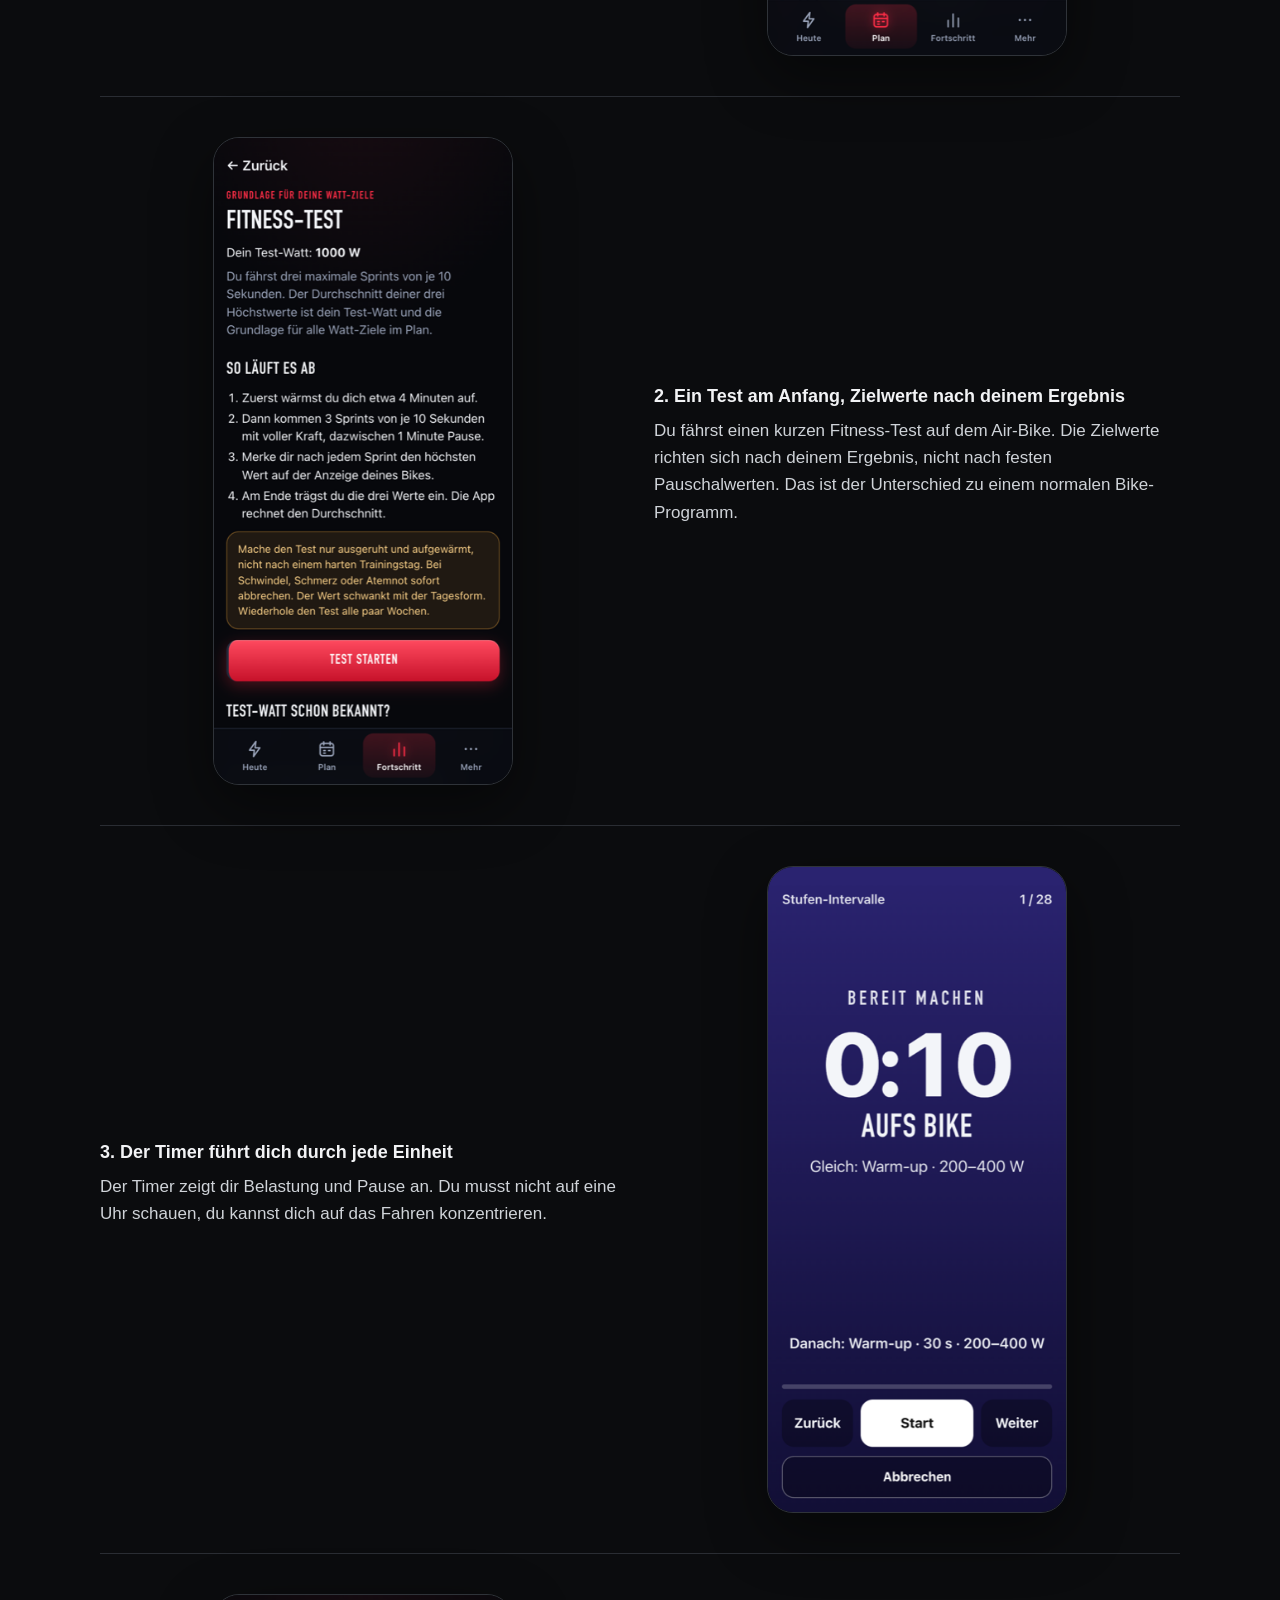
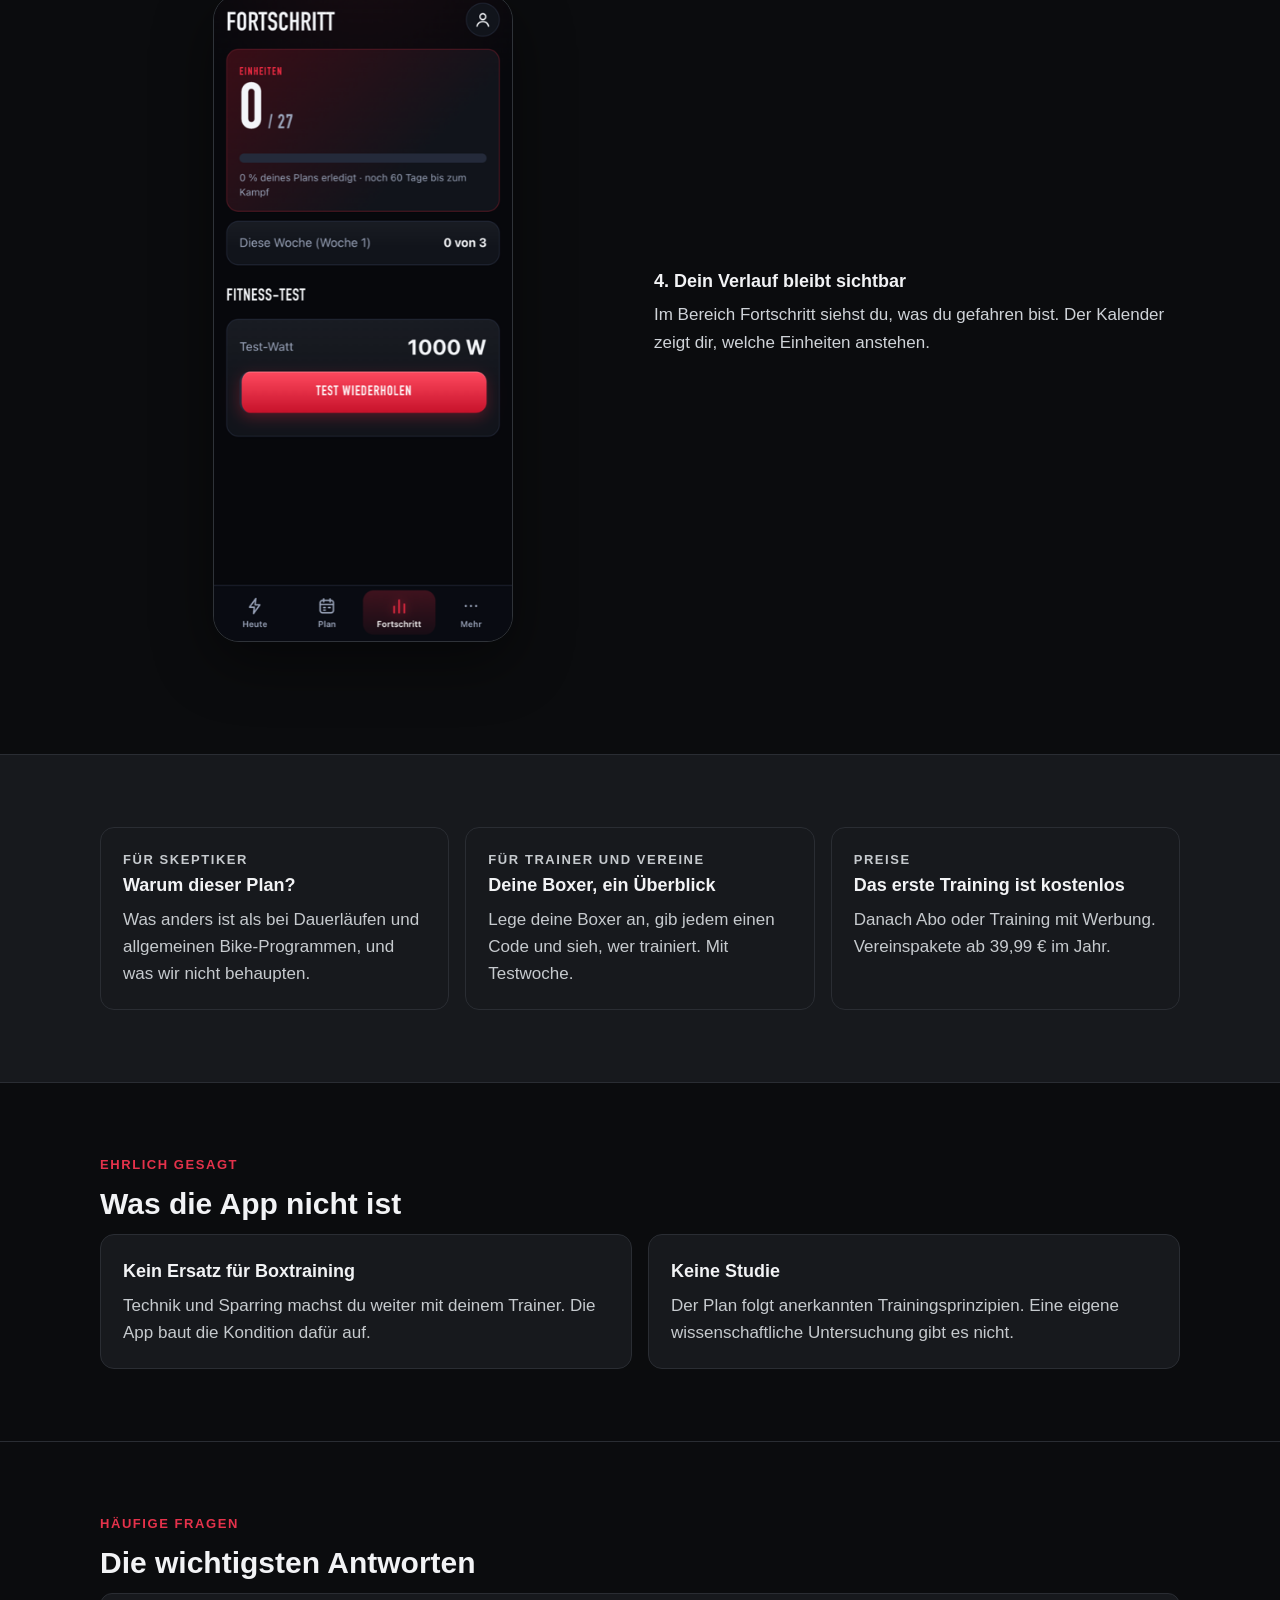
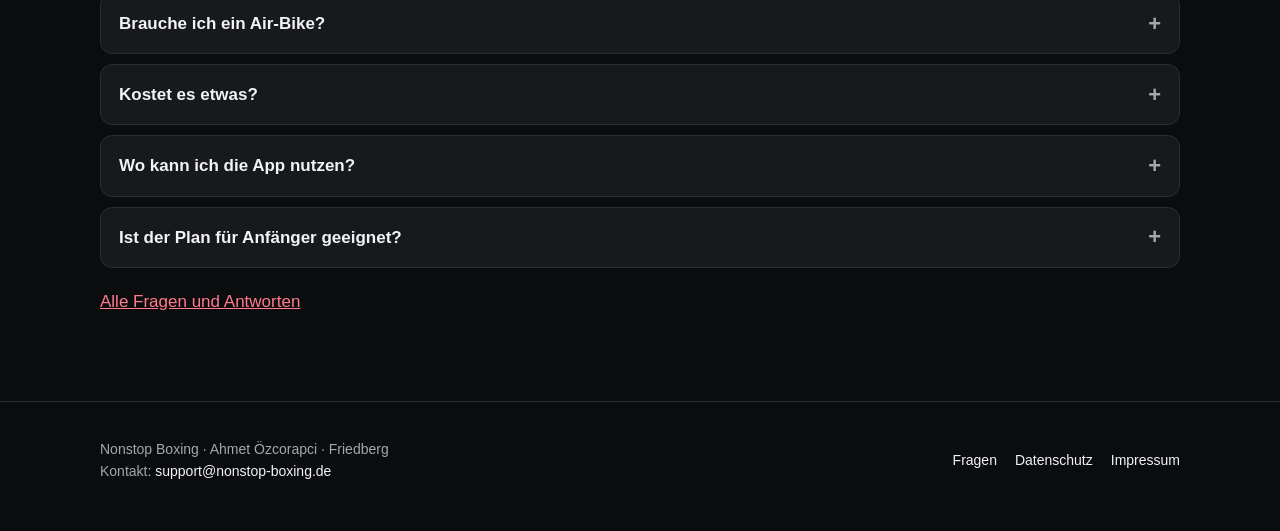
==== commit bf0bc9eb: "Info-Seite: Warum dieser Plan? (Unterschiede, Einwände, was wir nicht behaupten) Co-Authored-By: Cla" ====
--- a/index.html
+++ b/index.html
@@ -85,7 +85,12 @@
     </section>
 
     <section class="band">
-      <div class="wrap grid2">
+      <div class="wrap grid3">
+        <a class="card" href="warum-dieser-plan.html">
+          <p class="eyebrow">Für Skeptiker</p>
+          <h3>Warum dieser Plan?</h3>
+          <p>Was anders ist als bei Dauerläufen und allgemeinen Bike-Programmen, und was wir nicht behaupten.</p>
+        </a>
         <a class="card" href="fuer-vereine.html">
           <p class="eyebrow">Für Trainer und Vereine</p>
           <h3>Deine Boxer, ein Überblick</h3>
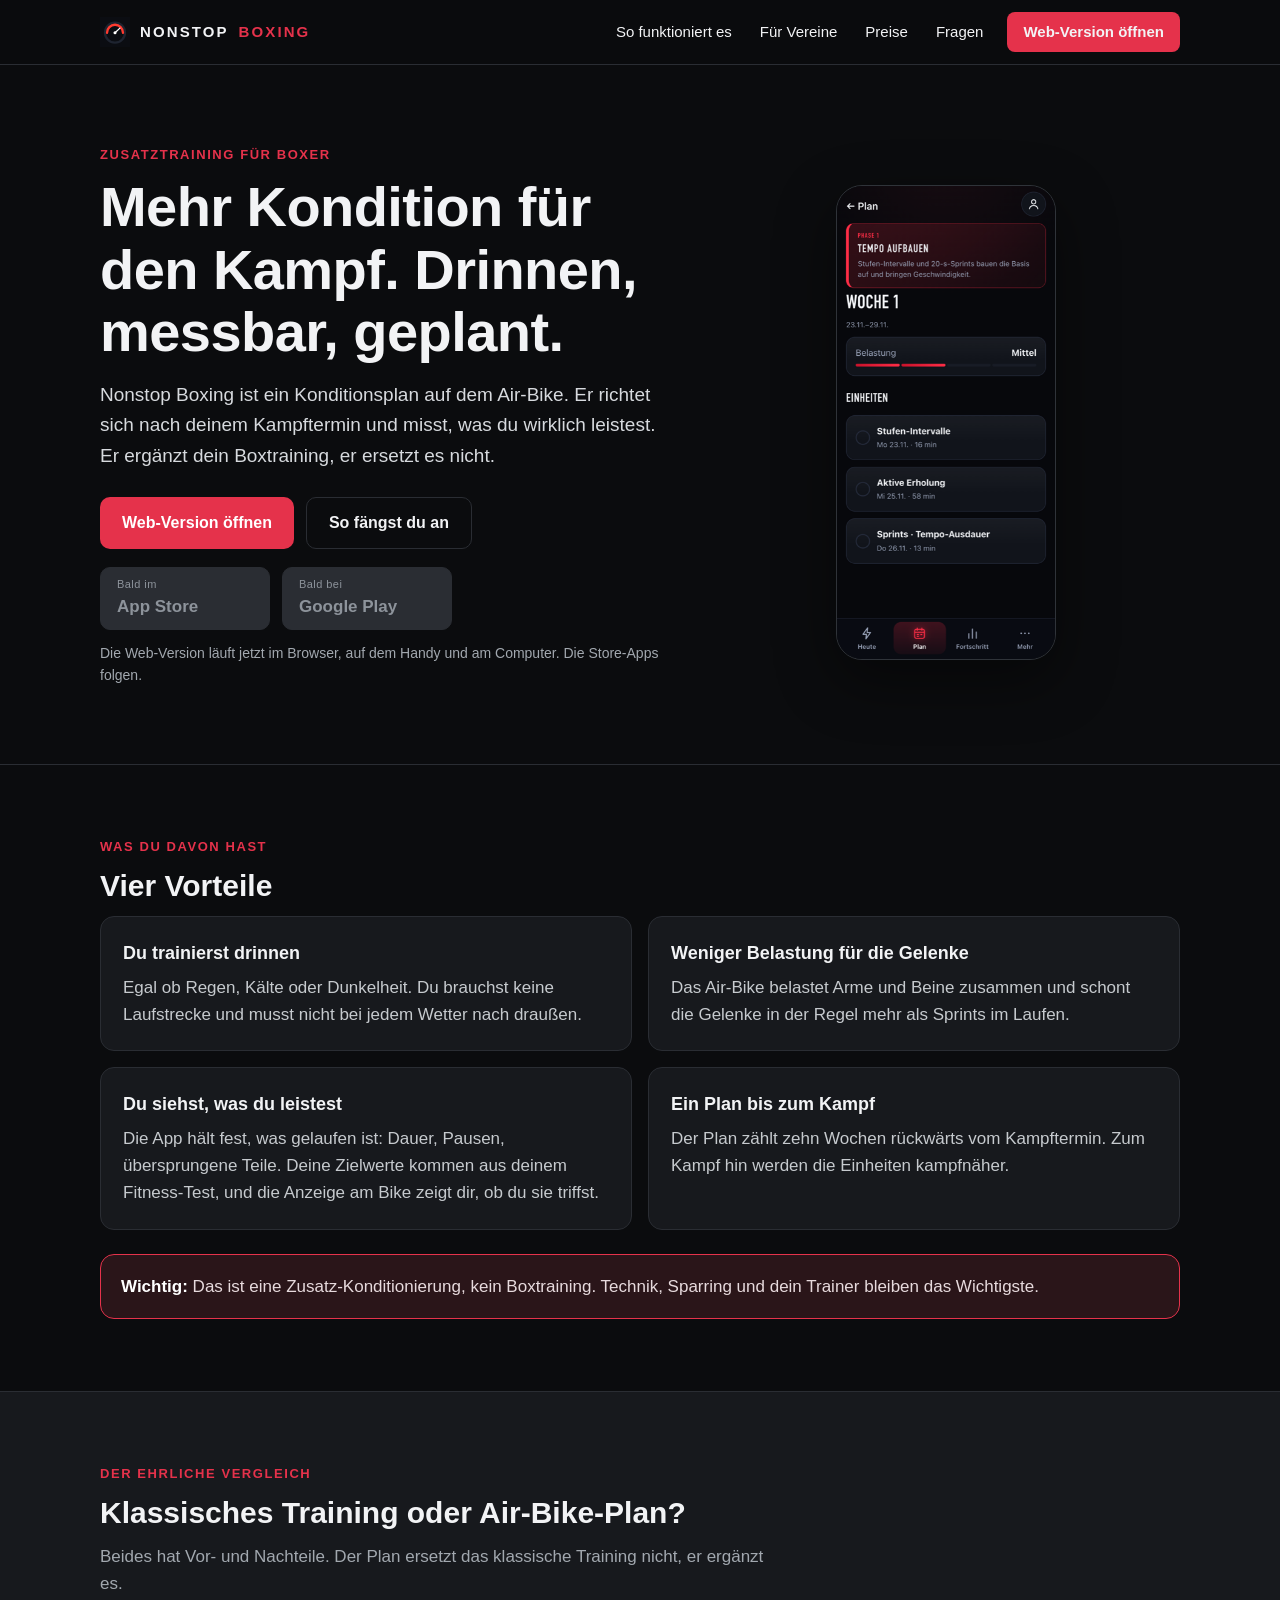
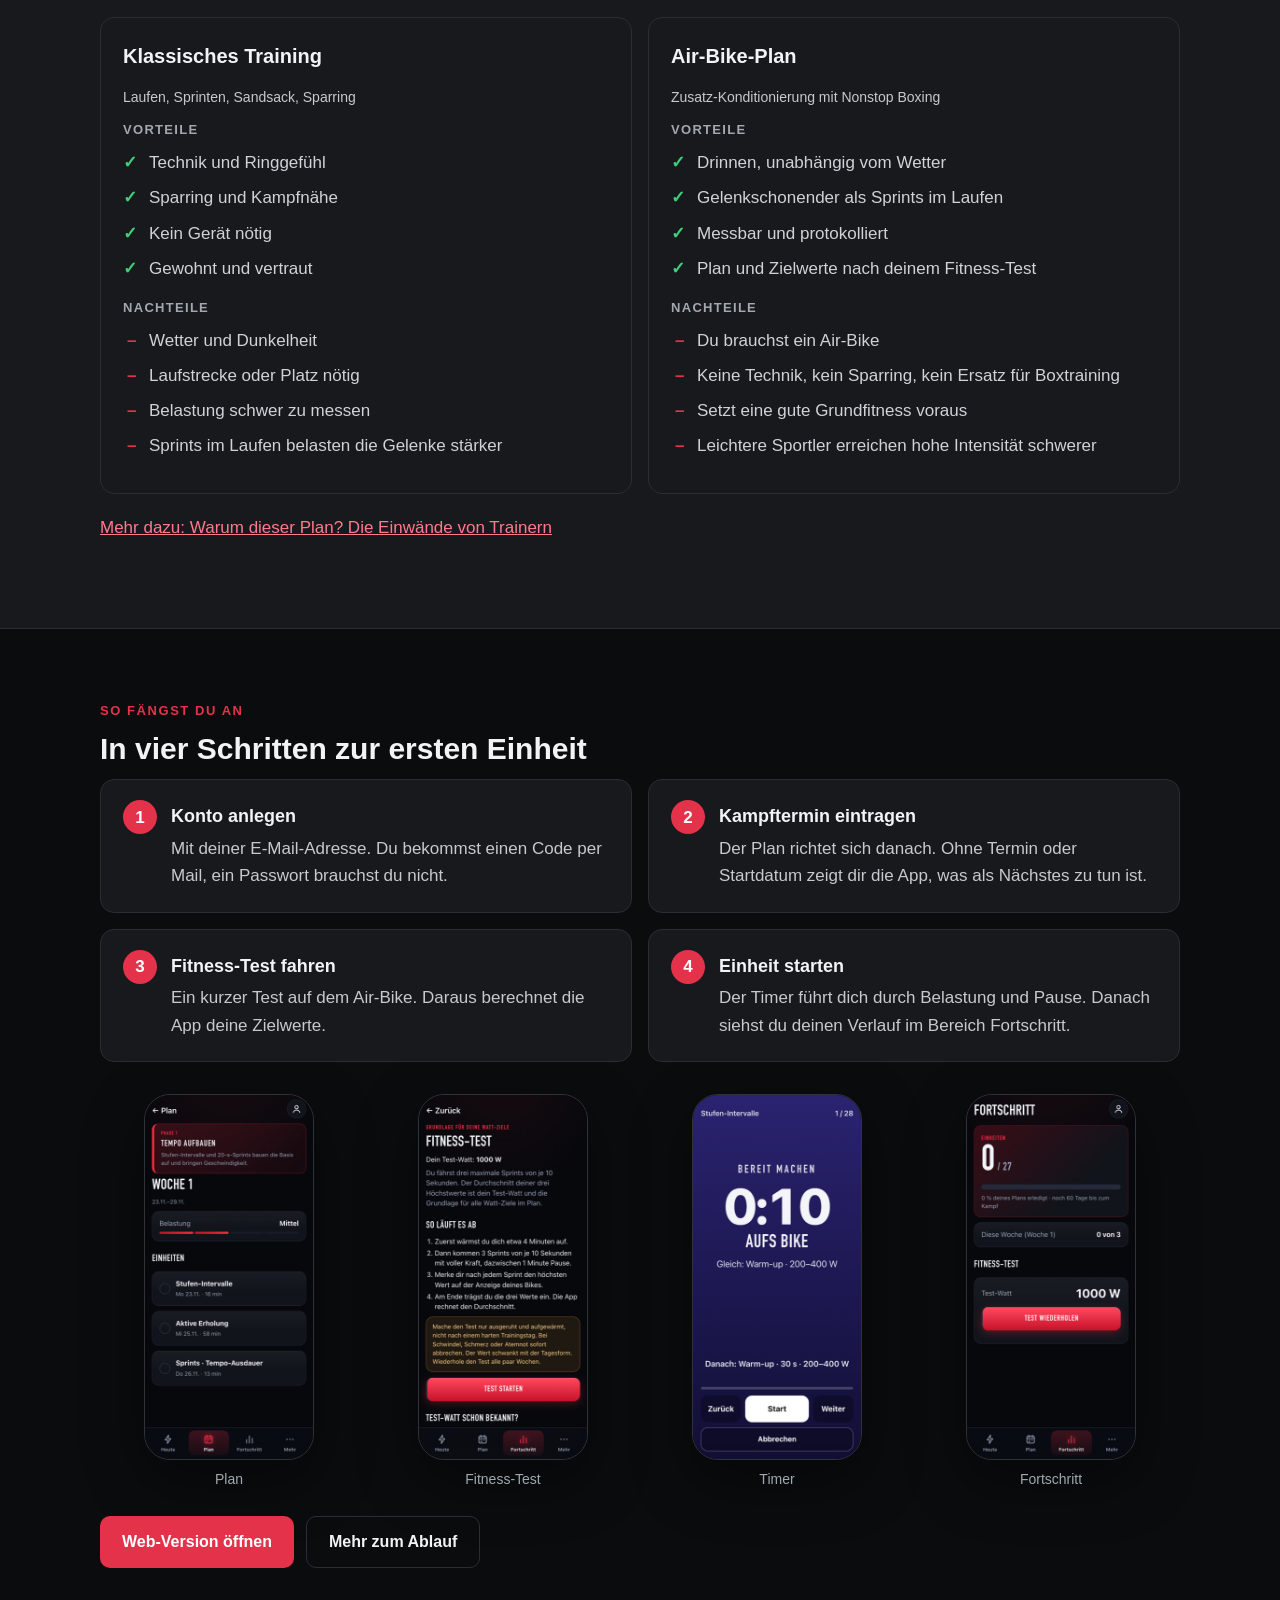
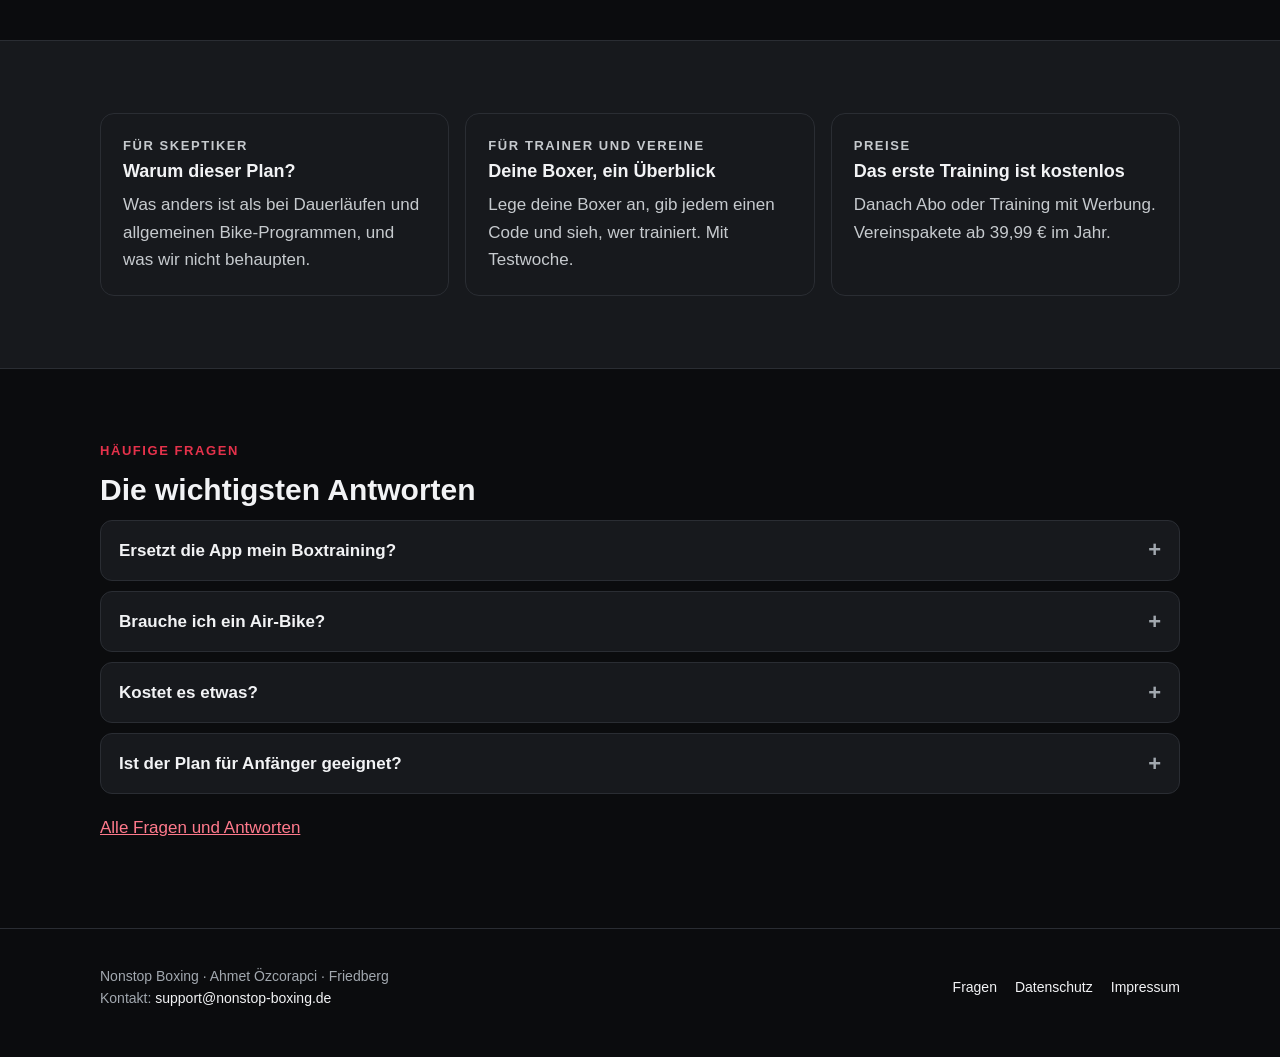
==== commit 66b12be1: "Info-Seite: Vorteile oben, ehrlicher Vergleich, Zusatz-Hinweis, kleinere Bilder Co-Authored-By: Clau" ====
--- a/index.html
+++ b/index.html
@@ -3,8 +3,8 @@
 <head>
   <meta charset="utf-8">
   <meta name="viewport" content="width=device-width, initial-scale=1">
-  <title>Nonstop Boxing – Trainingsplan für das Air-Bike</title>
-  <meta name="description" content="Nonstop Boxing: Ein Trainingsplan auf dem Air-Bike, der sich nach deinem Kampftermin richtet. Mit Fitness-Test, Timer und Erinnerungen.">
+  <title>Nonstop Boxing – Konditionsplan für das Air-Bike</title>
+  <meta name="description" content="Nonstop Boxing: Ein Zusatz-Konditionsplan für Boxer auf dem Air-Bike. Drinnen, messbar, geplant auf deinen Kampf. Ersetzt kein Boxtraining.">
   <link rel="icon" href="icon.svg" type="image/svg+xml">
   <link rel="stylesheet" href="stil.css">
 </head>
@@ -26,12 +26,12 @@
     <div class="hero">
       <div class="wrap hero-grid">
         <div>
-          <p class="eyebrow">Trainingsplan für das Air-Bike</p>
-          <h1>Boxen läuft in Schüben. Dein Training sollte das auch.</h1>
-          <p class="lead">Nonstop Boxing plant deine Kondition vom Kampftermin rückwärts. Du fährst am Anfang einen Test, der Timer führt dich durch jede Einheit, und die App erinnert dich an die nächste.</p>
+          <p class="eyebrow">Zusatztraining für Boxer</p>
+          <h1>Mehr Kondition für den Kampf. Drinnen, messbar, geplant.</h1>
+          <p class="lead">Nonstop Boxing ist ein Konditionsplan auf dem Air-Bike. Er richtet sich nach deinem Kampftermin und misst, was du wirklich leistest. Er ergänzt dein Boxtraining, er ersetzt es nicht.</p>
           <div class="row-btn">
             <a class="btn" href="https://aozcorap.github.io/airbike/">Web-Version öffnen</a>
-            <a class="btn ghost" href="so-funktioniert-es.html">So funktioniert es</a>
+            <a class="btn ghost" href="#anfangen">So fängst du an</a>
           </div>
           <div class="stores" aria-label="Store-Downloads, noch nicht verfügbar">
             <span class="store"><small>Bald im</small><strong>App Store</strong></span>
@@ -47,39 +47,86 @@
 
     <section>
       <div class="wrap">
-        <p class="eyebrow">Was die App macht</p>
-        <h2>Vier Dinge, die sie für dich erledigt</h2>
+        <p class="eyebrow">Was du davon hast</p>
+        <h2>Vier Vorteile</h2>
+        <div class="grid2">
+          <div class="card"><h3>Du trainierst drinnen</h3><p>Egal ob Regen, Kälte oder Dunkelheit. Du brauchst keine Laufstrecke und musst nicht bei jedem Wetter nach draußen.</p></div>
+          <div class="card"><h3>Weniger Belastung für die Gelenke</h3><p>Das Air-Bike belastet Arme und Beine zusammen und schont die Gelenke in der Regel mehr als Sprints im Laufen.</p></div>
+          <div class="card"><h3>Du siehst, was du leistest</h3><p>Die App hält fest, was gelaufen ist: Dauer, Pausen, übersprungene Teile. Deine Zielwerte kommen aus deinem Fitness-Test, und die Anzeige am Bike zeigt dir, ob du sie triffst.</p></div>
+          <div class="card"><h3>Ein Plan bis zum Kampf</h3><p>Der Plan zählt zehn Wochen rückwärts vom Kampftermin. Zum Kampf hin werden die Einheiten kampfnäher.</p></div>
+        </div>
+        <div class="notice" style="margin-top:24px">
+          <p><b>Wichtig:</b> Das ist eine Zusatz-Konditionierung, kein Boxtraining. Technik, Sparring und dein Trainer bleiben das Wichtigste.</p>
+        </div>
+      </div>
+    </section>
 
-        <div class="feature">
-          <div class="fbody">
-            <h3>1. Der Plan richtet sich nach deinem Kampf</h3>
-            <p>Du trägst deinen Kampftermin ein. Der Plan zählt zehn Wochen rückwärts und wechselt zwischen langen Intervallen, mittleren Einheiten und kurzen Sprints. Zum Kampf hin werden die Einheiten kampfnäher.</p>
+    <section class="band">
+      <div class="wrap compare">
+        <p class="eyebrow">Der ehrliche Vergleich</p>
+        <h2>Klassisches Training oder Air-Bike-Plan?</h2>
+        <p class="muted" style="max-width:680px">Beides hat Vor- und Nachteile. Der Plan ersetzt das klassische Training nicht, er ergänzt es.</p>
+        <div class="grid2" style="margin-top:20px">
+          <div class="card">
+            <h3>Klassisches Training</h3>
+            <p class="muted small" style="margin-bottom:12px">Laufen, Sprinten, Sandsack, Sparring</p>
+            <h4>Vorteile</h4>
+            <ul class="pc pro">
+              <li>Technik und Ringgefühl</li>
+              <li>Sparring und Kampfnähe</li>
+              <li>Kein Gerät nötig</li>
+              <li>Gewohnt und vertraut</li>
+            </ul>
+            <h4>Nachteile</h4>
+            <ul class="pc con">
+              <li>Wetter und Dunkelheit</li>
+              <li>Laufstrecke oder Platz nötig</li>
+              <li>Belastung schwer zu messen</li>
+              <li>Sprints im Laufen belasten die Gelenke stärker</li>
+            </ul>
           </div>
-          <img class="phone" src="img/b1_einheit.png" alt="Einheit mit Ablauf und Start" width="390" height="844" loading="lazy">
+          <div class="card">
+            <h3>Air-Bike-Plan</h3>
+            <p class="muted small" style="margin-bottom:12px">Zusatz-Konditionierung mit Nonstop Boxing</p>
+            <h4>Vorteile</h4>
+            <ul class="pc pro">
+              <li>Drinnen, unabhängig vom Wetter</li>
+              <li>Gelenkschonender als Sprints im Laufen</li>
+              <li>Messbar und protokolliert</li>
+              <li>Plan und Zielwerte nach deinem Fitness-Test</li>
+            </ul>
+            <h4>Nachteile</h4>
+            <ul class="pc con">
+              <li>Du brauchst ein Air-Bike</li>
+              <li>Keine Technik, kein Sparring, kein Ersatz für Boxtraining</li>
+              <li>Setzt eine gute Grundfitness voraus</li>
+              <li>Leichtere Sportler erreichen hohe Intensität schwerer</li>
+            </ul>
+          </div>
         </div>
+        <p style="margin-top:20px"><a href="warum-dieser-plan.html">Mehr dazu: Warum dieser Plan? Die Einwände von Trainern</a></p>
+      </div>
+    </section>
 
-        <div class="feature flip">
-          <div class="fbody">
-            <h3>2. Ein Test am Anfang, Zielwerte nach deinem Ergebnis</h3>
-            <p>Du fährst einen kurzen Fitness-Test auf dem Air-Bike. Die Zielwerte richten sich nach deinem Ergebnis, nicht nach festen Pauschalwerten. Das ist der Unterschied zu einem normalen Bike-Programm.</p>
-          </div>
-          <img class="phone" src="img/b2_fitnesstest.png" alt="Fitness-Test in der App" width="390" height="844" loading="lazy">
+    <section id="anfangen">
+      <div class="wrap">
+        <p class="eyebrow">So fängst du an</p>
+        <h2>In vier Schritten zur ersten Einheit</h2>
+        <ol class="steps">
+          <li><b>Konto anlegen</b><span>Mit deiner E-Mail-Adresse. Du bekommst einen Code per Mail, ein Passwort brauchst du nicht.</span></li>
+          <li><b>Kampftermin eintragen</b><span>Der Plan richtet sich danach. Ohne Termin oder Startdatum zeigt dir die App, was als Nächstes zu tun ist.</span></li>
+          <li><b>Fitness-Test fahren</b><span>Ein kurzer Test auf dem Air-Bike. Daraus berechnet die App deine Zielwerte.</span></li>
+          <li><b>Einheit starten</b><span>Der Timer führt dich durch Belastung und Pause. Danach siehst du deinen Verlauf im Bereich Fortschritt.</span></li>
+        </ol>
+        <div class="shots" style="margin-top:32px">
+          <figure><img class="phone" src="img/b3_plan.png" alt="Plan mit den Phasen" width="390" height="844" loading="lazy"><figcaption>Plan</figcaption></figure>
+          <figure><img class="phone" src="img/b2_fitnesstest.png" alt="Fitness-Test" width="390" height="844" loading="lazy"><figcaption>Fitness-Test</figcaption></figure>
+          <figure><img class="phone" src="img/b5_timer.png" alt="Timer" width="390" height="844" loading="lazy"><figcaption>Timer</figcaption></figure>
+          <figure><img class="phone" src="img/b6a_fortschritt.png" alt="Fortschritt" width="390" height="844" loading="lazy"><figcaption>Fortschritt</figcaption></figure>
         </div>
-
-        <div class="feature">
-          <div class="fbody">
-            <h3>3. Der Timer führt dich durch jede Einheit</h3>
-            <p>Der Timer zeigt dir Belastung und Pause an. Du musst nicht auf eine Uhr schauen, du kannst dich auf das Fahren konzentrieren.</p>
-          </div>
-          <img class="phone" src="img/b5_timer.png" alt="Timer während einer Einheit" width="390" height="844" loading="lazy">
-        </div>
-
-        <div class="feature flip">
-          <div class="fbody">
-            <h3>4. Dein Verlauf bleibt sichtbar</h3>
-            <p>Im Bereich Fortschritt siehst du, was du gefahren bist. Der Kalender zeigt dir, welche Einheiten anstehen.</p>
-          </div>
-          <img class="phone" src="img/b6a_fortschritt.png" alt="Fortschritt in der App" width="390" height="844" loading="lazy">
+        <div class="row-btn">
+          <a class="btn" href="https://aozcorap.github.io/airbike/">Web-Version öffnen</a>
+          <a class="btn ghost" href="so-funktioniert-es.html">Mehr zum Ablauf</a>
         </div>
       </div>
     </section>
@@ -106,19 +153,12 @@
 
     <section>
       <div class="wrap">
-        <p class="eyebrow">Ehrlich gesagt</p>
-        <h2>Was die App nicht ist</h2>
-        <div class="grid2">
-          <div class="card"><h3>Kein Ersatz für Boxtraining</h3><p>Technik und Sparring machst du weiter mit deinem Trainer. Die App baut die Kondition dafür auf.</p></div>
-          <div class="card"><h3>Keine Studie</h3><p>Der Plan folgt anerkannten Trainingsprinzipien. Eine eigene wissenschaftliche Untersuchung gibt es nicht.</p></div>
-        </div>
-      </div>
-    </section>
-
-    <section>
-      <div class="wrap">
         <p class="eyebrow">Häufige Fragen</p>
         <h2>Die wichtigsten Antworten</h2>
+        <details>
+          <summary>Ersetzt die App mein Boxtraining?</summary>
+          <p>Nein. Sie ist eine Zusatz-Konditionierung. Technik und Sparring machst du weiter mit deinem Trainer.</p>
+        </details>
         <details>
           <summary>Brauche ich ein Air-Bike?</summary>
           <p>Ja. Der Plan ist für das Air-Bike gemacht.</p>
@@ -126,10 +166,6 @@
         <details>
           <summary>Kostet es etwas?</summary>
           <p>Das erste Training ist kostenlos. Danach gibt es ein Abo oder das Training mit Werbung. Die Preise stehen auf der Seite <a href="preise.html">Preise</a>.</p>
-        </details>
-        <details>
-          <summary>Wo kann ich die App nutzen?</summary>
-          <p>Heute im Browser, auf dem Handy und am Computer, über die Web-Version. Die iPhone-App folgt im App Store, Android später.</p>
         </details>
         <details>
           <summary>Ist der Plan für Anfänger geeignet?</summary>
--- a/stil.css
+++ b/stil.css
@@ -49,7 +49,7 @@
 .hero { padding: 56px 0 48px; }
 .hero-grid { display: grid; gap: 40px; align-items: center; }
 .hero .lead { font-size: 19px; color: #d7dade; max-width: 560px; }
-.hero-shot { justify-self: center; width: 240px; }
+.hero-shot { justify-self: center; width: 190px; }
 .phone { border-radius: 26px; border: 1px solid #2f3339; box-shadow: 0 20px 60px rgba(0,0,0,.45); width: 100%; height: auto; }
 
 /* Funktionen als Zeilen mit Bild */
@@ -58,7 +58,7 @@
 .feature p { color: #cfd3d8; }
 .feature ul { padding-left: 20px; margin: 0; color: #cfd3d8; }
 .feature ul li { margin-bottom: 6px; }
-.feature .phone { max-width: 260px; justify-self: center; }
+.feature .phone { max-width: 200px; justify-self: center; }
 
 /* Karten */
 .grid2, .grid3 { display: grid; gap: 16px; }
@@ -99,6 +99,19 @@
 .shots { display: grid; grid-template-columns: repeat(2, 1fr); gap: 16px; }
 .shots figure { margin: 0; }
 .shots figcaption { color: var(--muted); font-size: 14px; margin-top: 8px; text-align: center; }
+.shots .phone { max-width: 170px; margin: 0 auto; }
+
+/* Hinweis-Kasten und Vergleich */
+.notice { background: #2a1519; border: 1px solid var(--accent); border-radius: 14px; padding: 18px 20px; }
+.notice b { color: #fff; }
+.notice p { margin: 0; color: #e7dadd; }
+.pc { list-style: none; padding: 0; margin: 0 0 12px; }
+.pc li { position: relative; padding-left: 26px; margin-bottom: 8px; color: #cfd3d8; }
+.pc.pro li::before { content: "✓"; position: absolute; left: 0; color: #3ecf7a; font-weight: 700; }
+.pc.con li::before { content: "–"; position: absolute; left: 4px; color: var(--accent); font-weight: 700; }
+.compare h3 { font-size: 20px; margin-bottom: 14px; }
+.compare h4 { font-size: 13px; letter-spacing: .1em; text-transform: uppercase; color: var(--muted); margin: 16px 0 8px; }
+.compare h4:first-of-type { margin-top: 0; }
 
 /* Fuß */
 footer { border-top: 1px solid var(--line); padding: 36px 0 48px; color: var(--muted); font-size: 14px; }
@@ -116,10 +129,10 @@
   .steps { grid-template-columns: repeat(2, 1fr); }
   .shots { grid-template-columns: repeat(4, 1fr); }
   .hero-grid { grid-template-columns: 1.1fr .9fr; }
-  .hero-shot { width: 300px; }
+  .hero-shot { width: 220px; }
   .feature { grid-template-columns: 1fr 1fr; }
   .feature.flip .fbody { order: 2; }
-  .feature .phone { max-width: 300px; }
+  .feature .phone { max-width: 220px; }
   .foot { grid-template-columns: 1fr auto; align-items: center; }
 }
 @media (min-width: 1024px) {
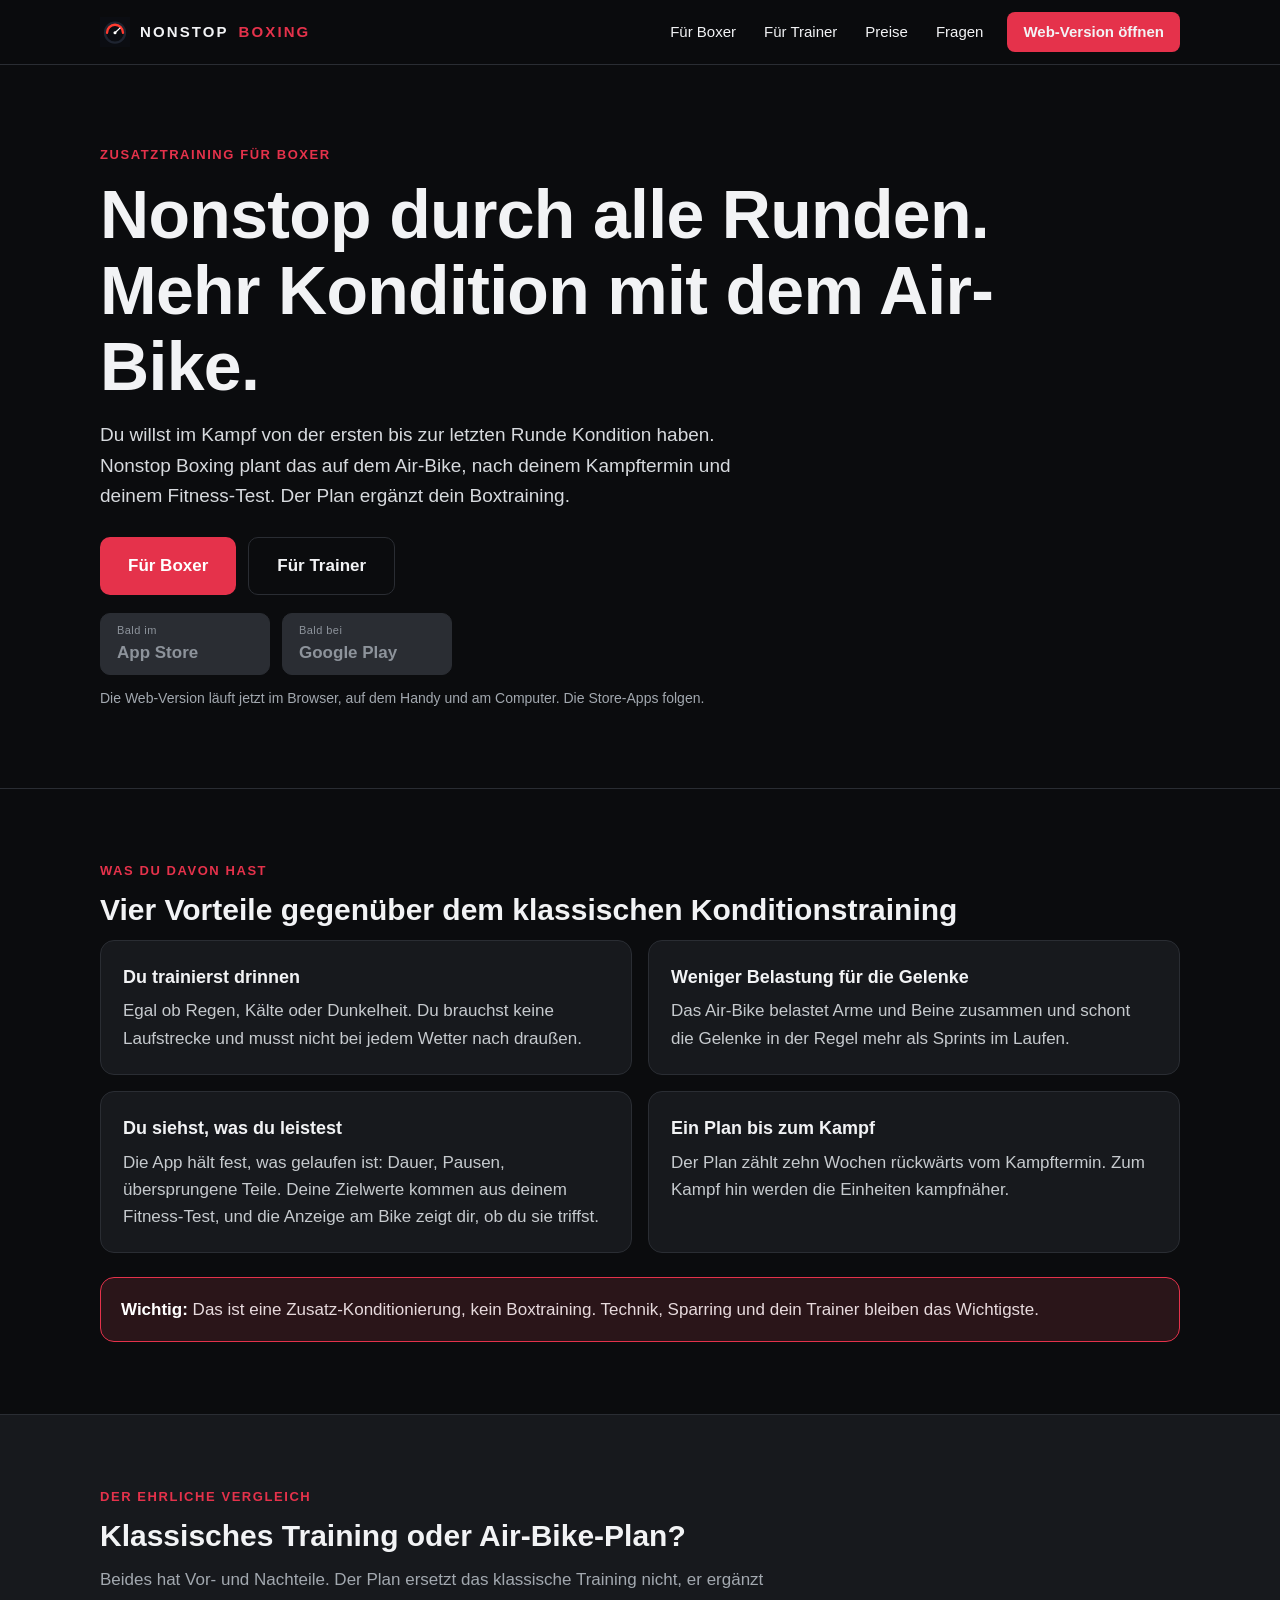
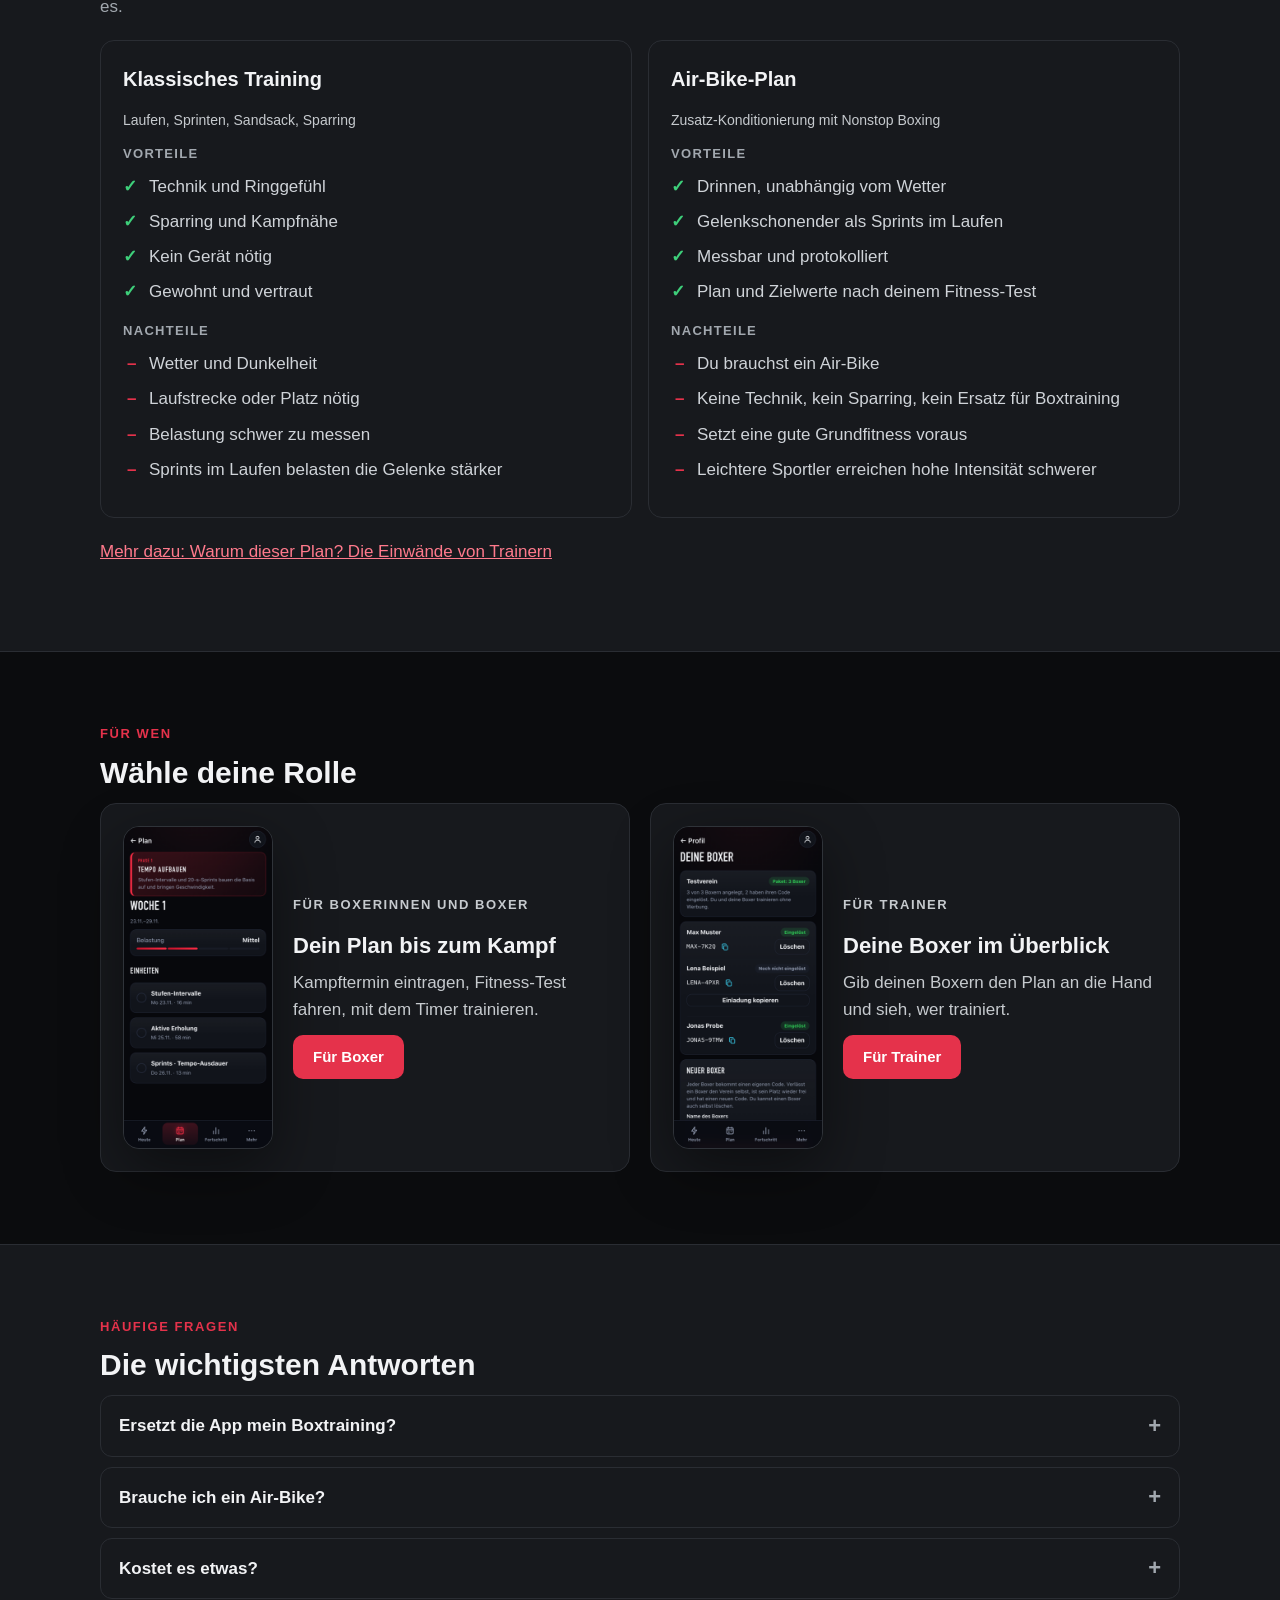
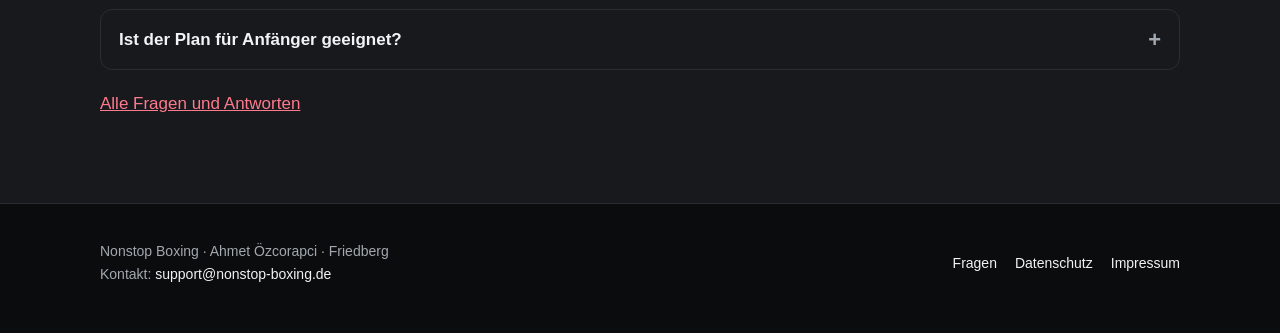
==== commit b57b38e3: "Info-Seite: neuer Hero, Rollen Für Boxer und Für Trainer, Seiten umbenannt Co-Authored-By: Claude So" ====
--- a/index.html
+++ b/index.html
@@ -3,8 +3,8 @@
 <head>
   <meta charset="utf-8">
   <meta name="viewport" content="width=device-width, initial-scale=1">
-  <title>Nonstop Boxing – Konditionsplan für das Air-Bike</title>
-  <meta name="description" content="Nonstop Boxing: Ein Zusatz-Konditionsplan für Boxer auf dem Air-Bike. Drinnen, messbar, geplant auf deinen Kampf. Ersetzt kein Boxtraining.">
+  <title>Nonstop Boxing – Mehr Kondition mit dem Air-Bike</title>
+  <meta name="description" content="Nonstop durch alle Runden. Nonstop Boxing ist ein Konditionsplan für Boxer auf dem Air-Bike, geplant auf deinen Kampf. Ersetzt kein Boxtraining.">
   <link rel="icon" href="icon.svg" type="image/svg+xml">
   <link rel="stylesheet" href="stil.css">
 </head>
@@ -13,8 +13,8 @@
     <div class="wrap">
       <a class="brand" href="index.html"><img src="icon.svg" alt="" width="30" height="30"> Nonstop <b>Boxing</b></a>
       <nav aria-label="Hauptmenü">
-        <a href="so-funktioniert-es.html">So funktioniert es</a>
-        <a href="fuer-vereine.html">Für Vereine</a>
+        <a href="fuer-boxer.html">Für Boxer</a>
+        <a href="fuer-trainer.html">Für Trainer</a>
         <a href="preise.html">Preise</a>
         <a href="fragen.html">Fragen</a>
         <a class="btn" href="https://aozcorap.github.io/airbike/">Web-Version öffnen</a>
@@ -24,31 +24,26 @@
 
   <main>
     <div class="hero">
-      <div class="wrap hero-grid">
-        <div>
-          <p class="eyebrow">Zusatztraining für Boxer</p>
-          <h1>Mehr Kondition für den Kampf. Drinnen, messbar, geplant.</h1>
-          <p class="lead">Nonstop Boxing ist ein Konditionsplan auf dem Air-Bike. Er richtet sich nach deinem Kampftermin und misst, was du wirklich leistest. Er ergänzt dein Boxtraining, er ersetzt es nicht.</p>
-          <div class="row-btn">
-            <a class="btn" href="https://aozcorap.github.io/airbike/">Web-Version öffnen</a>
-            <a class="btn ghost" href="#anfangen">So fängst du an</a>
-          </div>
-          <div class="stores" aria-label="Store-Downloads, noch nicht verfügbar">
-            <span class="store"><small>Bald im</small><strong>App Store</strong></span>
-            <span class="store"><small>Bald bei</small><strong>Google Play</strong></span>
-          </div>
-          <p class="muted small" style="margin-top:12px">Die Web-Version läuft jetzt im Browser, auf dem Handy und am Computer. Die Store-Apps folgen.</p>
+      <div class="wrap hero-text">
+        <p class="eyebrow">Zusatztraining für Boxer</p>
+        <h1>Nonstop durch alle Runden. Mehr Kondition mit dem Air-Bike.</h1>
+        <p class="lead">Du willst im Kampf von der ersten bis zur letzten Runde Kondition haben. Nonstop Boxing plant das auf dem Air-Bike, nach deinem Kampftermin und deinem Fitness-Test. Der Plan ergänzt dein Boxtraining.</p>
+        <div class="row-btn">
+          <a class="btn" href="fuer-boxer.html">Für Boxer</a>
+          <a class="btn ghost" href="fuer-trainer.html">Für Trainer</a>
         </div>
-        <div class="hero-shot">
-          <img class="phone" src="img/b3_plan.png" alt="Trainingsplan in der App, mit den Einheiten bis zum Kampftermin" width="390" height="844">
+        <div class="stores" aria-label="Store-Downloads, noch nicht verfügbar">
+          <span class="store"><small>Bald im</small><strong>App Store</strong></span>
+          <span class="store"><small>Bald bei</small><strong>Google Play</strong></span>
         </div>
+        <p class="muted small" style="margin-top:12px">Die Web-Version läuft jetzt im Browser, auf dem Handy und am Computer. Die Store-Apps folgen.</p>
       </div>
     </div>
 
     <section>
       <div class="wrap">
         <p class="eyebrow">Was du davon hast</p>
-        <h2>Vier Vorteile</h2>
+        <h2>Vier Vorteile gegenüber dem klassischen Konditionstraining</h2>
         <div class="grid2">
           <div class="card"><h3>Du trainierst drinnen</h3><p>Egal ob Regen, Kälte oder Dunkelheit. Du brauchst keine Laufstrecke und musst nicht bei jedem Wetter nach draußen.</p></div>
           <div class="card"><h3>Weniger Belastung für die Gelenke</h3><p>Das Air-Bike belastet Arme und Beine zusammen und schont die Gelenke in der Regel mehr als Sprints im Laufen.</p></div>
@@ -108,50 +103,34 @@
       </div>
     </section>
 
-    <section id="anfangen">
+    <section>
       <div class="wrap">
-        <p class="eyebrow">So fängst du an</p>
-        <h2>In vier Schritten zur ersten Einheit</h2>
-        <ol class="steps">
-          <li><b>Konto anlegen</b><span>Mit deiner E-Mail-Adresse. Du bekommst einen Code per Mail, ein Passwort brauchst du nicht.</span></li>
-          <li><b>Kampftermin eintragen</b><span>Der Plan richtet sich danach. Ohne Termin oder Startdatum zeigt dir die App, was als Nächstes zu tun ist.</span></li>
-          <li><b>Fitness-Test fahren</b><span>Ein kurzer Test auf dem Air-Bike. Daraus berechnet die App deine Zielwerte.</span></li>
-          <li><b>Einheit starten</b><span>Der Timer führt dich durch Belastung und Pause. Danach siehst du deinen Verlauf im Bereich Fortschritt.</span></li>
-        </ol>
-        <div class="shots" style="margin-top:32px">
-          <figure><img class="phone" src="img/b3_plan.png" alt="Plan mit den Phasen" width="390" height="844" loading="lazy"><figcaption>Plan</figcaption></figure>
-          <figure><img class="phone" src="img/b2_fitnesstest.png" alt="Fitness-Test" width="390" height="844" loading="lazy"><figcaption>Fitness-Test</figcaption></figure>
-          <figure><img class="phone" src="img/b5_timer.png" alt="Timer" width="390" height="844" loading="lazy"><figcaption>Timer</figcaption></figure>
-          <figure><img class="phone" src="img/b6a_fortschritt.png" alt="Fortschritt" width="390" height="844" loading="lazy"><figcaption>Fortschritt</figcaption></figure>
-        </div>
-        <div class="row-btn">
-          <a class="btn" href="https://aozcorap.github.io/airbike/">Web-Version öffnen</a>
-          <a class="btn ghost" href="so-funktioniert-es.html">Mehr zum Ablauf</a>
+        <p class="eyebrow">Für wen</p>
+        <h2>Wähle deine Rolle</h2>
+        <div class="roles">
+          <a class="role" href="fuer-boxer.html">
+            <img class="phone" src="img/b3_plan.png" alt="Trainingsplan in der App" width="390" height="844" loading="lazy">
+            <div>
+              <p class="eyebrow">Für Boxerinnen und Boxer</p>
+              <h3>Dein Plan bis zum Kampf</h3>
+              <p>Kampftermin eintragen, Fitness-Test fahren, mit dem Timer trainieren.</p>
+              <span class="btn">Für Boxer</span>
+            </div>
+          </a>
+          <a class="role" href="fuer-trainer.html">
+            <img class="phone" src="img/t1_deine_boxer.png" alt="Trainer-Ansicht Deine Boxer" width="390" height="844" loading="lazy">
+            <div>
+              <p class="eyebrow">Für Trainer</p>
+              <h3>Deine Boxer im Überblick</h3>
+              <p>Gib deinen Boxern den Plan an die Hand und sieh, wer trainiert.</p>
+              <span class="btn">Für Trainer</span>
+            </div>
+          </a>
         </div>
       </div>
     </section>
 
     <section class="band">
-      <div class="wrap grid3">
-        <a class="card" href="warum-dieser-plan.html">
-          <p class="eyebrow">Für Skeptiker</p>
-          <h3>Warum dieser Plan?</h3>
-          <p>Was anders ist als bei Dauerläufen und allgemeinen Bike-Programmen, und was wir nicht behaupten.</p>
-        </a>
-        <a class="card" href="fuer-vereine.html">
-          <p class="eyebrow">Für Trainer und Vereine</p>
-          <h3>Deine Boxer, ein Überblick</h3>
-          <p>Lege deine Boxer an, gib jedem einen Code und sieh, wer trainiert. Mit Testwoche.</p>
-        </a>
-        <a class="card" href="preise.html">
-          <p class="eyebrow">Preise</p>
-          <h3>Das erste Training ist kostenlos</h3>
-          <p>Danach Abo oder Training mit Werbung. Vereinspakete ab 39,99 € im Jahr.</p>
-        </a>
-      </div>
-    </section>
-
-    <section>
       <div class="wrap">
         <p class="eyebrow">Häufige Fragen</p>
         <h2>Die wichtigsten Antworten</h2>
--- a/stil.css
+++ b/stil.css
@@ -101,6 +101,20 @@
 .shots figcaption { color: var(--muted); font-size: 14px; margin-top: 8px; text-align: center; }
 .shots .phone { max-width: 170px; margin: 0 auto; }
 
+/* Hero ohne Bild, zentriert gedacht */
+.hero-text h1 { font-size: 38px; max-width: 900px; }
+.hero-text .lead { font-size: 19px; color: #d7dade; max-width: 680px; }
+.hero-text .row-btn .btn { min-height: 54px; padding: 14px 28px; font-size: 17px; }
+
+/* Rollen-Karten Boxer / Trainer */
+.roles { display: grid; gap: 20px; }
+.role { display: grid; grid-template-columns: 110px 1fr; gap: 20px; align-items: center; background: var(--card); border: 1px solid var(--line); border-radius: 16px; padding: 22px; color: var(--text); text-decoration: none; }
+.role:hover { border-color: #3a3f47; }
+.role .phone { width: 110px; border-radius: 16px; }
+.role h3 { font-size: 22px; }
+.role p { color: #c6cace; margin: 0 0 12px; }
+.role .btn { min-height: 44px; padding: 10px 20px; font-size: 15px; }
+
 /* Hinweis-Kasten und Vergleich */
 .notice { background: #2a1519; border: 1px solid var(--accent); border-radius: 14px; padding: 18px 20px; }
 .notice b { color: #fff; }
@@ -122,6 +136,10 @@
 
 /* Tablet und Desktop */
 @media (min-width: 720px) {
+  .roles { grid-template-columns: repeat(2, 1fr); }
+  .role { grid-template-columns: 150px 1fr; }
+  .role .phone { width: 150px; }
+  .hero-text h1 { font-size: 56px; }
   h1 { font-size: 46px; }
   h2 { font-size: 30px; }
   .grid2 { grid-template-columns: repeat(2, 1fr); }
@@ -136,6 +154,7 @@
   .foot { grid-template-columns: 1fr auto; align-items: center; }
 }
 @media (min-width: 1024px) {
+  .hero-text h1 { font-size: 68px; }
   h1 { font-size: 56px; }
   section { padding: 72px 0; }
   .hero { padding: 80px 0 64px; }
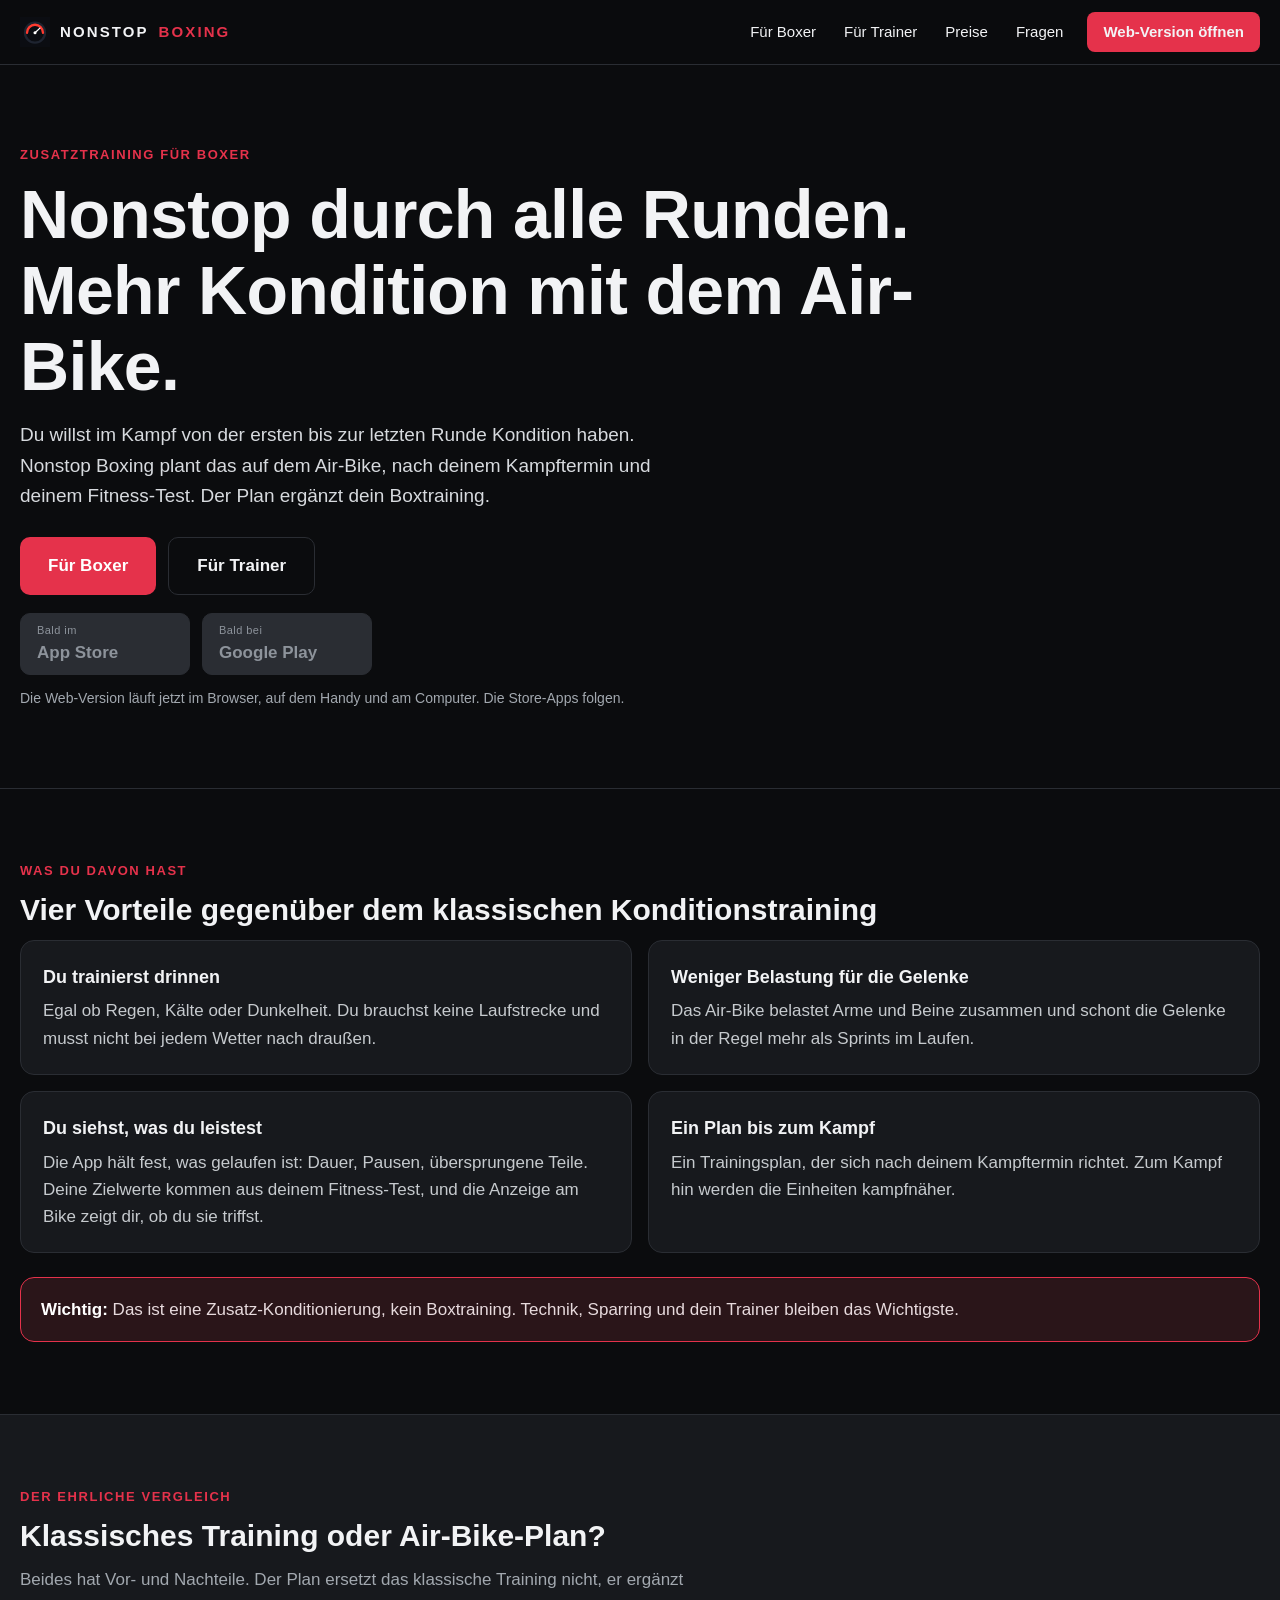
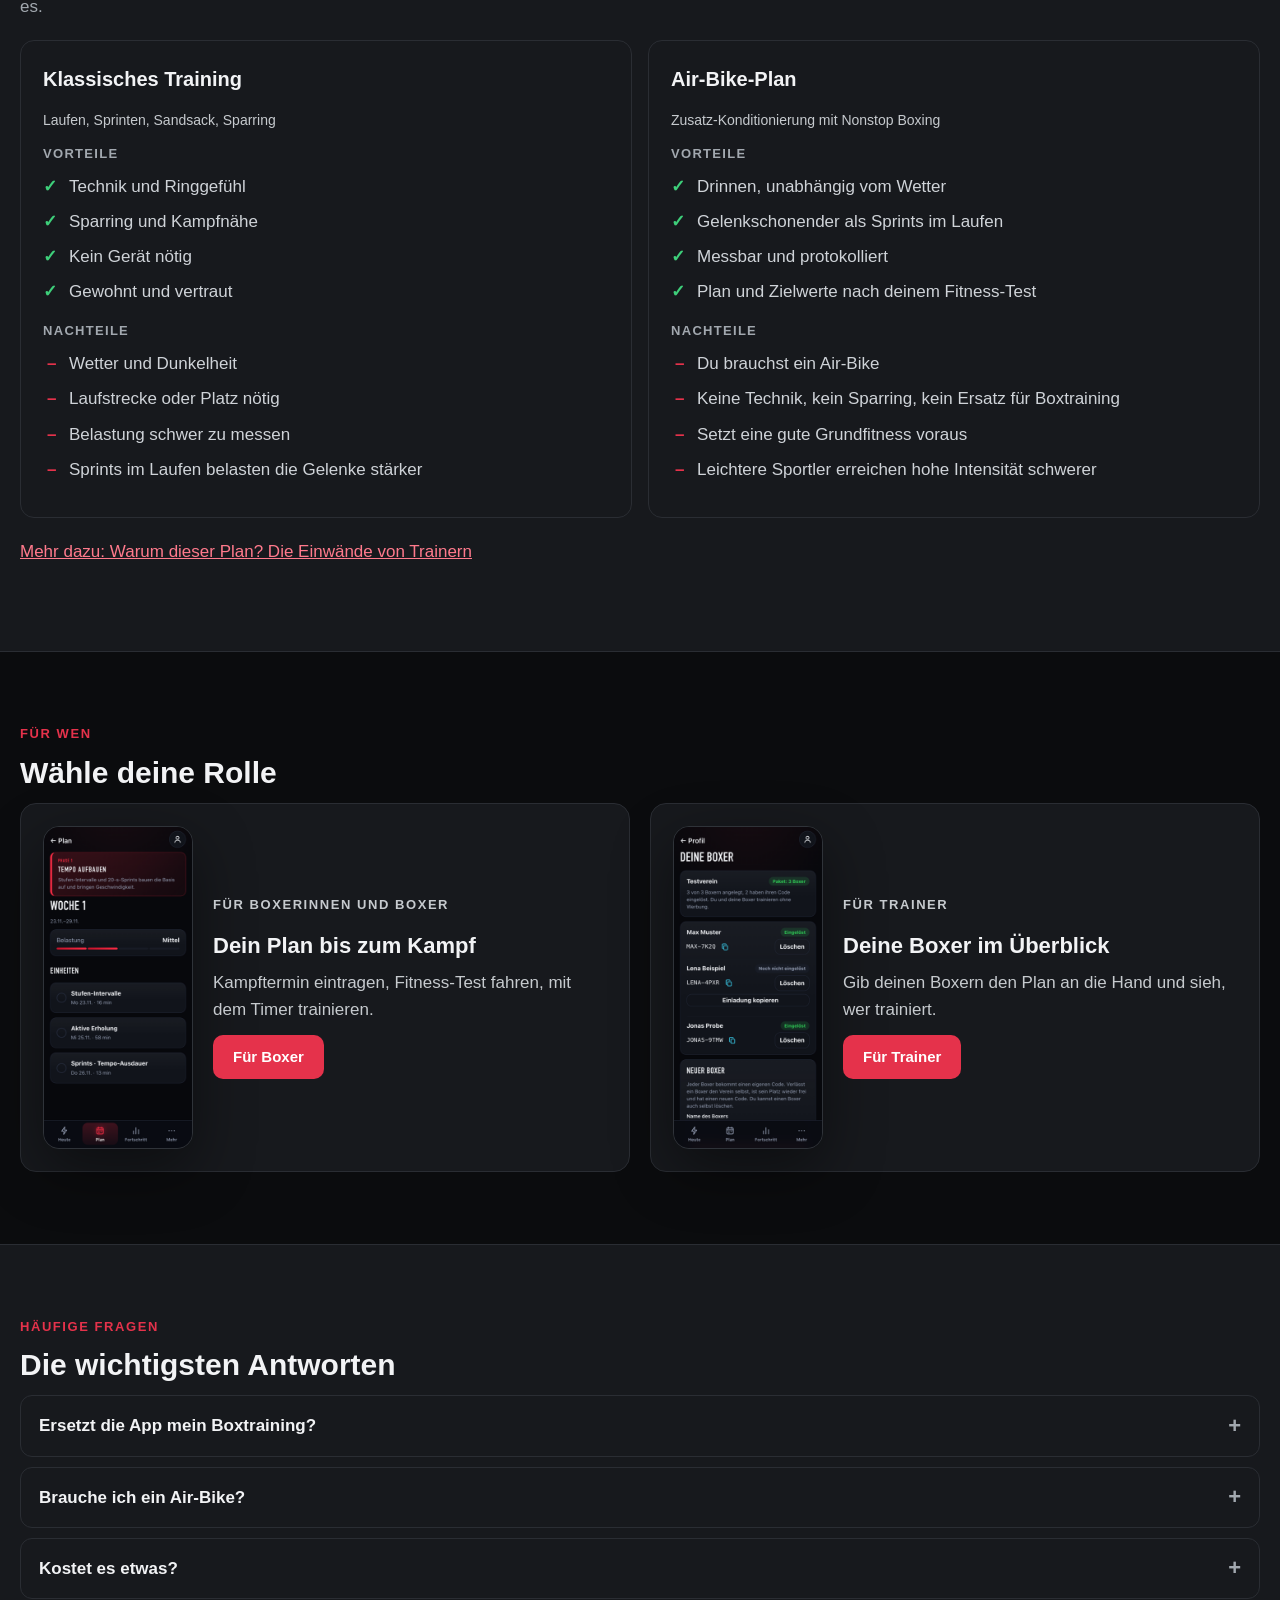
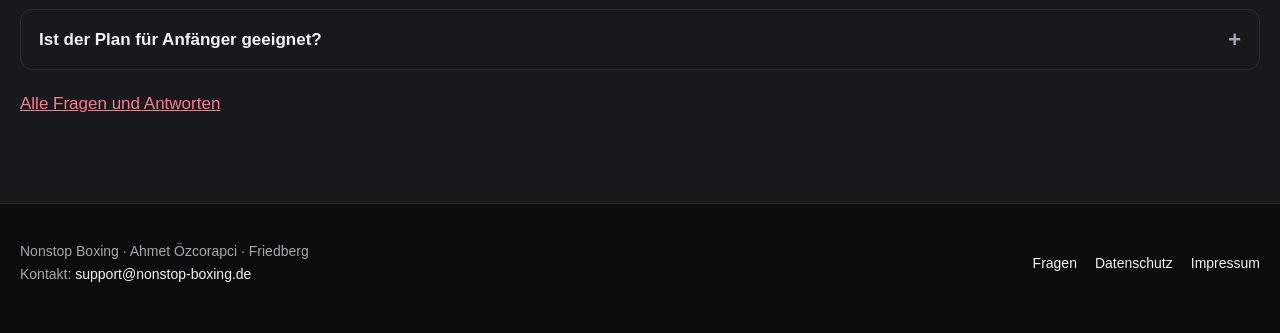
==== commit 647571c3: "Info-Seite: breiter, keine Wochenangabe, Screenshots anklickbar Co-Authored-By: Claude Sonnet 5.5 <n" ====
--- a/index.html
+++ b/index.html
@@ -48,7 +48,7 @@
           <div class="card"><h3>Du trainierst drinnen</h3><p>Egal ob Regen, Kälte oder Dunkelheit. Du brauchst keine Laufstrecke und musst nicht bei jedem Wetter nach draußen.</p></div>
           <div class="card"><h3>Weniger Belastung für die Gelenke</h3><p>Das Air-Bike belastet Arme und Beine zusammen und schont die Gelenke in der Regel mehr als Sprints im Laufen.</p></div>
           <div class="card"><h3>Du siehst, was du leistest</h3><p>Die App hält fest, was gelaufen ist: Dauer, Pausen, übersprungene Teile. Deine Zielwerte kommen aus deinem Fitness-Test, und die Anzeige am Bike zeigt dir, ob du sie triffst.</p></div>
-          <div class="card"><h3>Ein Plan bis zum Kampf</h3><p>Der Plan zählt zehn Wochen rückwärts vom Kampftermin. Zum Kampf hin werden die Einheiten kampfnäher.</p></div>
+          <div class="card"><h3>Ein Plan bis zum Kampf</h3><p>Ein Trainingsplan, der sich nach deinem Kampftermin richtet. Zum Kampf hin werden die Einheiten kampfnäher.</p></div>
         </div>
         <div class="notice" style="margin-top:24px">
           <p><b>Wichtig:</b> Das ist eine Zusatz-Konditionierung, kein Boxtraining. Technik, Sparring und dein Trainer bleiben das Wichtigste.</p>
--- a/stil.css
+++ b/stil.css
@@ -15,7 +15,7 @@
 .muted { color: var(--muted); }
 .small { font-size: 14px; }
 .eyebrow { font-size: 13px; letter-spacing: .12em; text-transform: uppercase; color: var(--accent); font-weight: 700; margin: 0 0 10px; }
-.wrap { max-width: 1120px; margin: 0 auto; padding: 0 20px; }
+.wrap { max-width: 1320px; margin: 0 auto; padding: 0 20px; }
 section { padding: 56px 0; border-top: 1px solid var(--line); }
 section.tight { padding-top: 40px; }
 section.band { background: var(--card); }
@@ -115,6 +115,13 @@
 .role p { color: #c6cace; margin: 0 0 12px; }
 .role .btn { min-height: 44px; padding: 10px 20px; font-size: 15px; }
 
+/* Vergrößern der Screenshots */
+.zoomable { cursor: zoom-in; }
+.lb { position: fixed; inset: 0; z-index: 100; background: rgba(0,0,0,.9); display: flex; align-items: center; justify-content: center; padding: 20px; cursor: zoom-out; }
+.lb[hidden] { display: none; }
+.lb img { max-height: 92vh; max-width: 92vw; width: auto; height: auto; border-radius: 24px; box-shadow: 0 20px 80px rgba(0,0,0,.6); }
+.lb-x { position: absolute; top: 14px; right: 18px; background: var(--card2); color: var(--text); border: 1px solid var(--line); border-radius: 50%; width: 44px; height: 44px; font-size: 26px; line-height: 1; cursor: pointer; }
+
 /* Hinweis-Kasten und Vergleich */
 .notice { background: #2a1519; border: 1px solid var(--accent); border-radius: 14px; padding: 18px 20px; }
 .notice b { color: #fff; }
